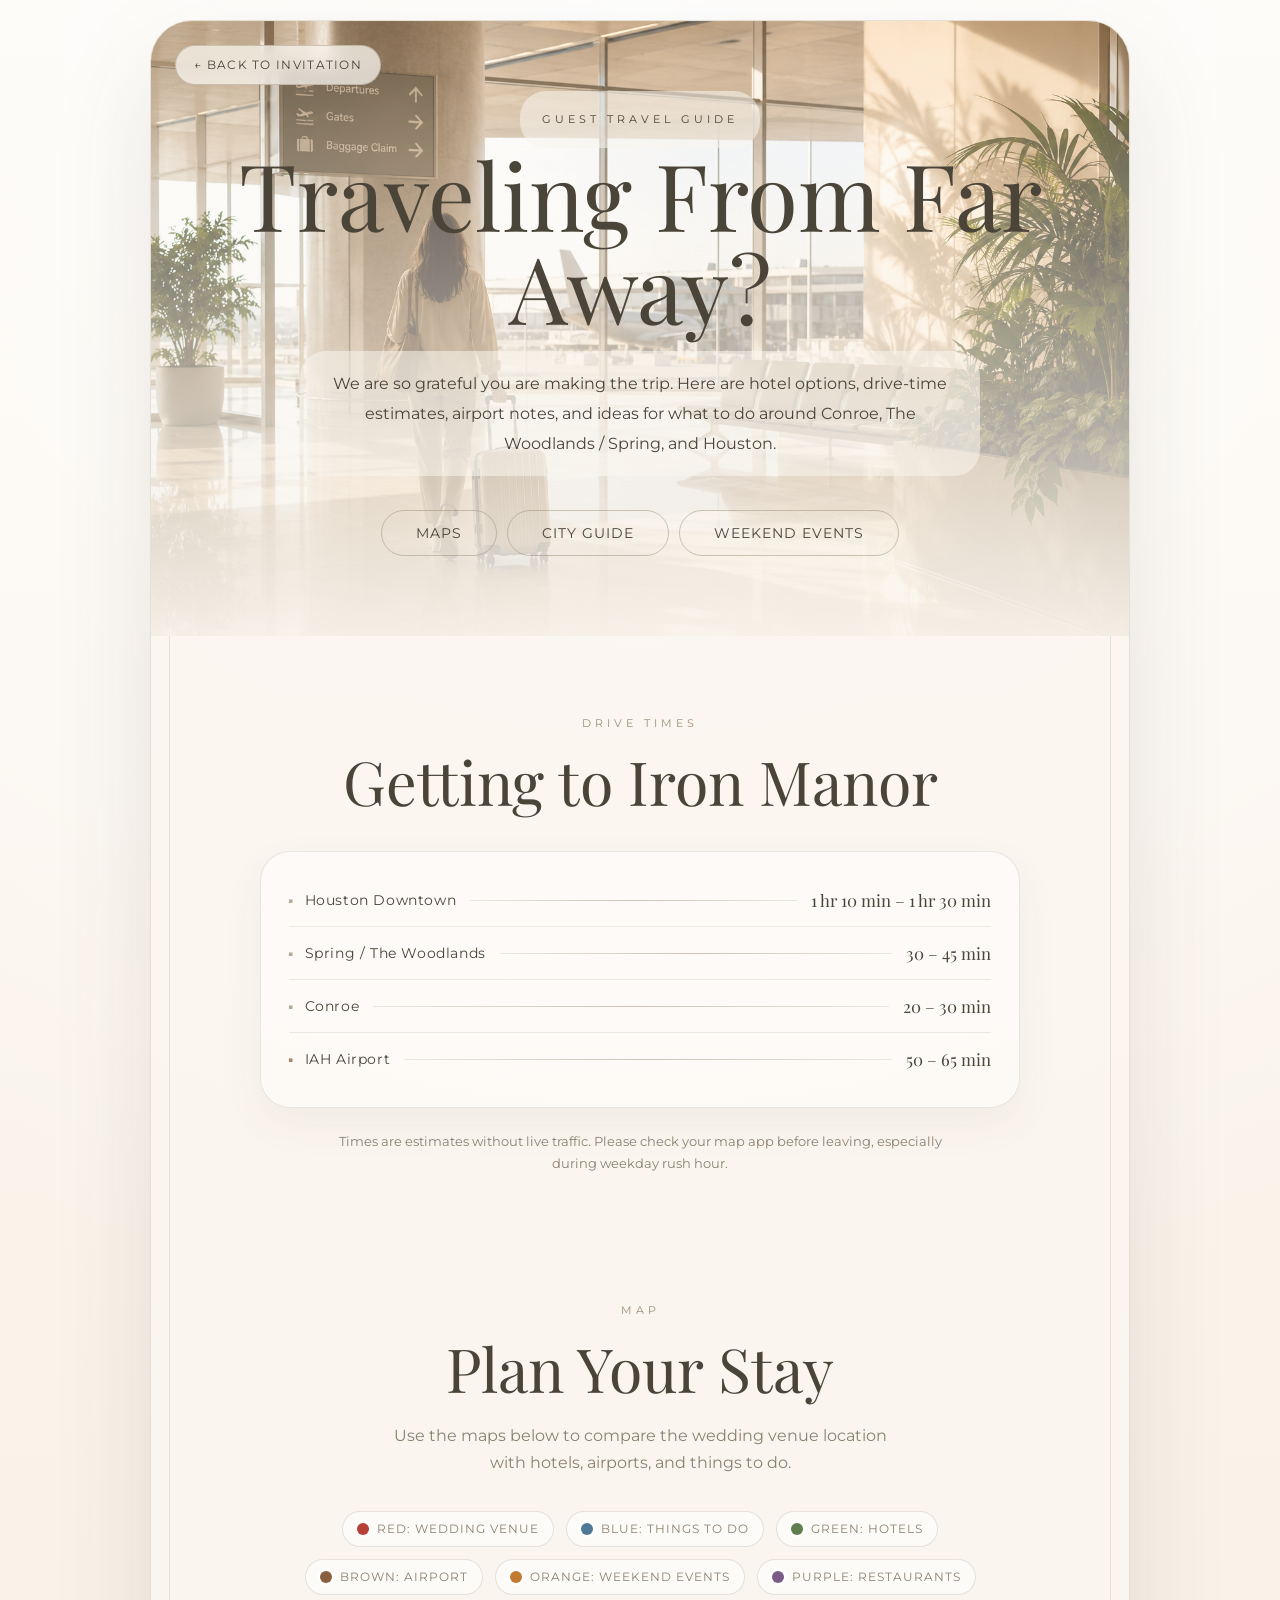
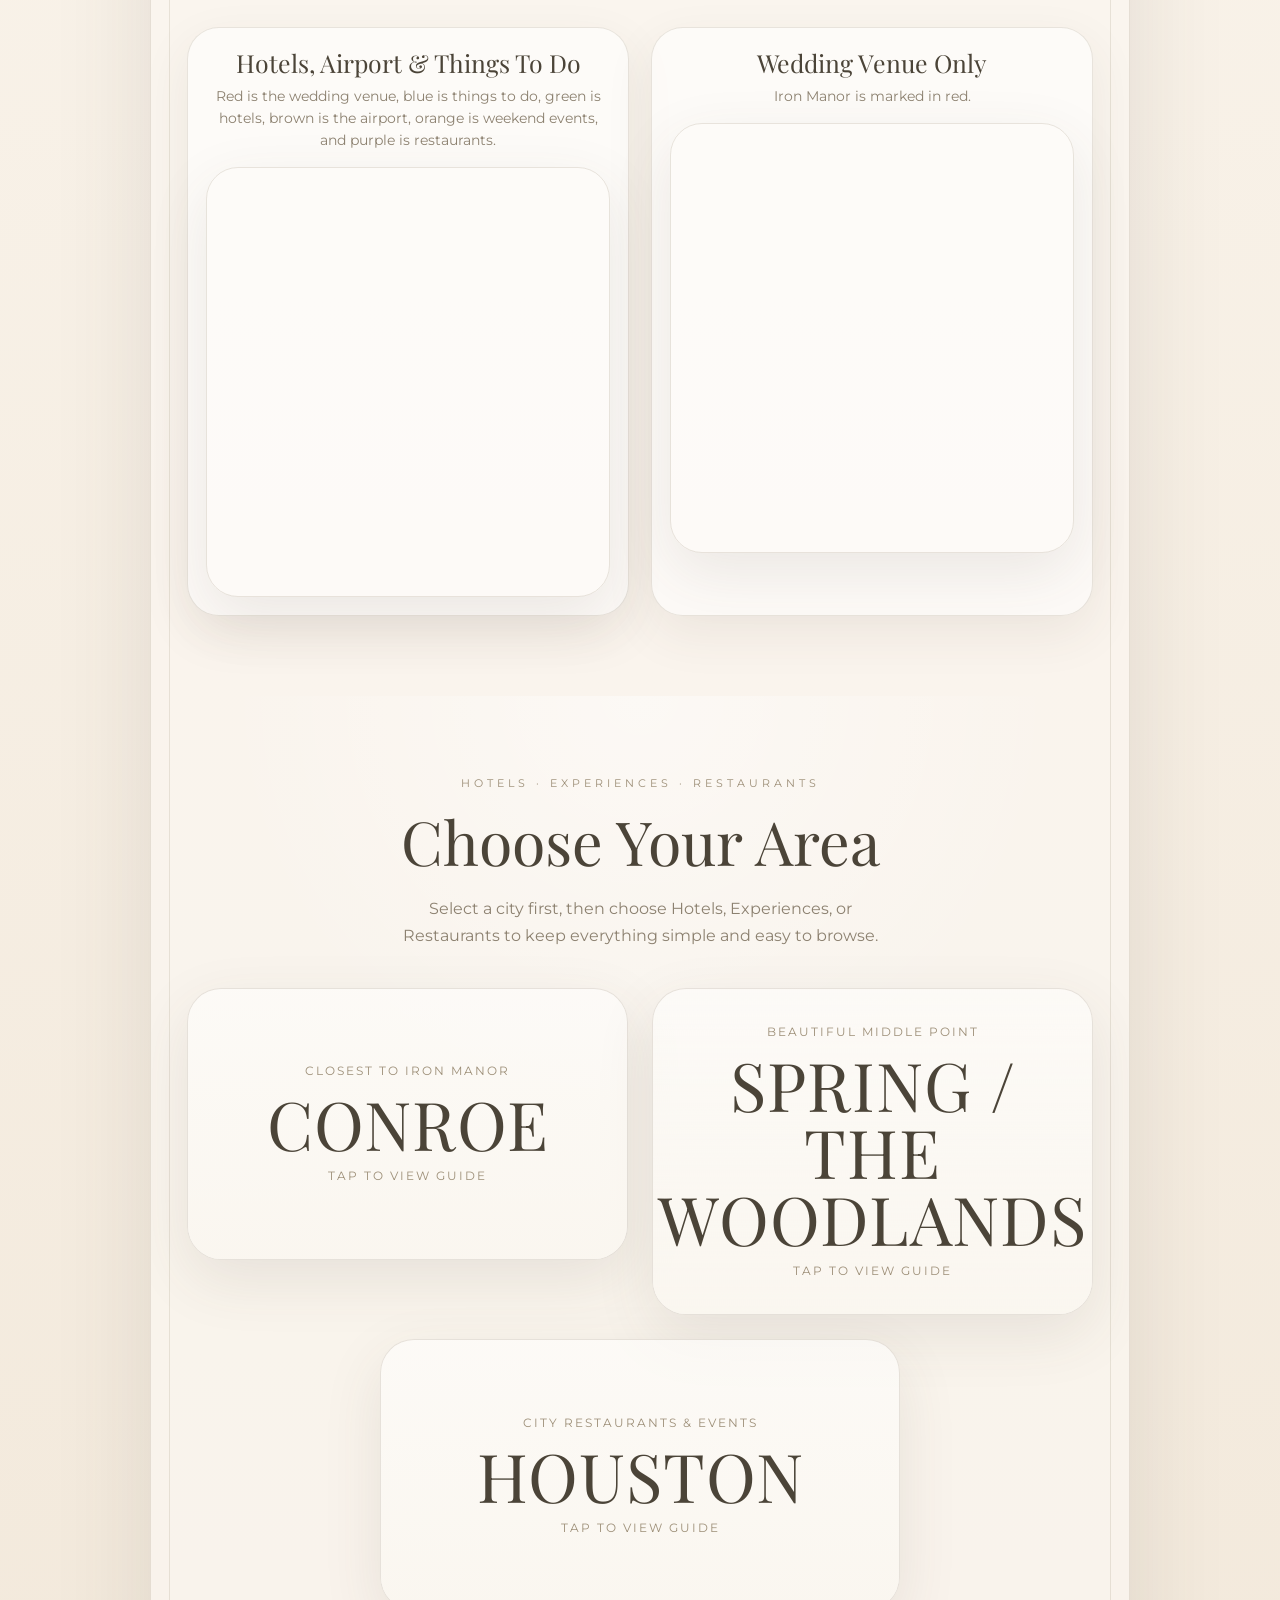
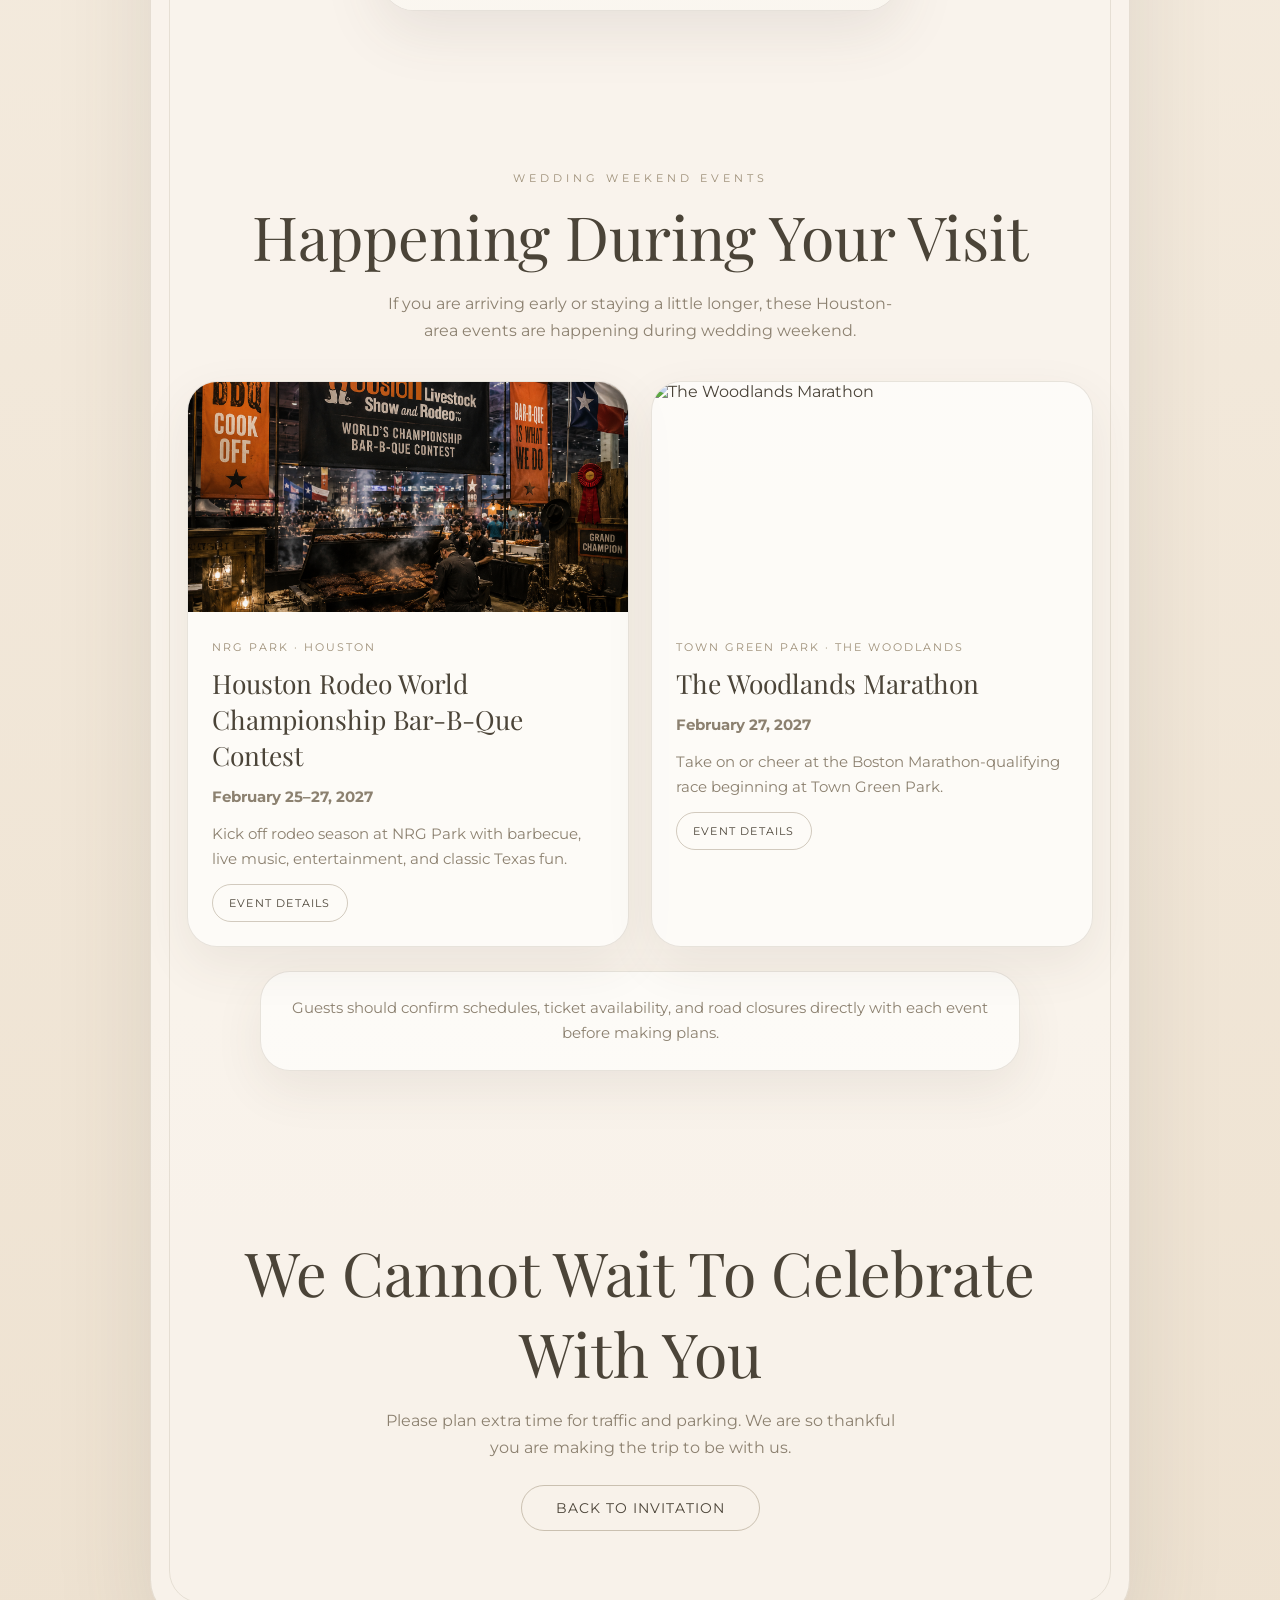
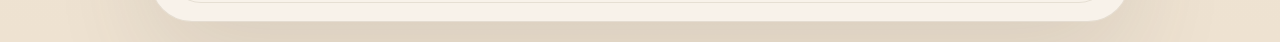
==== accommodations.html @ b7a8836e "Add files via upload" ====
<!DOCTYPE html>
<html lang="en">
<head>
  <meta charset="UTF-8" />
  <meta name="viewport" content="width=device-width, initial-scale=1.0" />
  <title>Travel Guide | Ryan & Tamarah</title>

  <link rel="stylesheet" href="style.css" />
  <link rel="stylesheet" href="accommodations.css" />

  <link href="https://fonts.googleapis.com/css2?family=Great+Vibes&family=Playfair+Display:wght@400;500;600&family=Montserrat:wght@300;400;500&display=swap" rel="stylesheet">

  <!-- Leaflet map -->
  <link rel="stylesheet" href="https://unpkg.com/leaflet@1.9.4/dist/leaflet.css">
</head>

<body class="travel-body">
  <main class="travel-background">
    <div class="travel-card">

      <section class="travel-hero">
        <a href="index.html" id="backToInvitation" class="back-button">← Back to Invitation</a>

        <p class="section-label">Guest Travel Guide</p>
        <h1>Traveling From Far Away?</h1>

        <p>
          We are so grateful you are making the trip. Here are hotel options, drive-time estimates,
          airport notes, and ideas for what to do around Conroe, The Woodlands / Spring, and Houston.
        </p>

        <div class="hero-actions">
          <a class="invitation-button" href="#map-section">Maps</a>
          <a class="invitation-button" href="#city-guide">City Guide</a>
          <a class="invitation-button" href="#events">Weekend Events</a>
        </div>
      </section>

      <section class="travel-section quick-notes drive-times-section">
        <p class="section-label">Drive Times</p>
        <h2>Getting to Iron Manor</h2>

        <div class="drive-time-list" aria-label="Estimated drive times to Iron Manor">
          <div class="drive-row">
            <div class="drive-place">
              <span class="drive-icon">◆</span>
              <span>Houston Downtown</span>
            </div>
            <div class="drive-line"></div>
            <strong>1 hr 10 min – 1 hr 30 min</strong>
          </div>

          <div class="drive-row">
            <div class="drive-place">
              <span class="drive-icon">◆</span>
              <span>Spring / The Woodlands</span>
            </div>
            <div class="drive-line"></div>
            <strong>30 – 45 min</strong>
          </div>

          <div class="drive-row">
            <div class="drive-place">
              <span class="drive-icon">◆</span>
              <span>Conroe</span>
            </div>
            <div class="drive-line"></div>
            <strong>20 – 30 min</strong>
          </div>

          <div class="drive-row">
            <div class="drive-place">
              <span class="drive-icon airport-icon">◆</span>
              <span>IAH Airport</span>
            </div>
            <div class="drive-line"></div>
            <strong>50 – 65 min</strong>
          </div>
        </div>

        <p class="small-note drive-note">
          Times are estimates without live traffic. Please check your map app before leaving, especially during weekday rush hour.
        </p>
      </section>

      <section id="map-section" class="travel-section map-section-first">
        <p class="section-label">Map</p>
        <h2>Plan Your Stay</h2>

        <p class="soft-copy travel-copy">
          Use the maps below to compare the wedding venue location with hotels, airports, and things to do.
        </p>

        <div class="map-legend" aria-label="Map legend">
          <span><i class="legend-dot wedding-dot"></i> Red: Wedding Venue</span>
          <span><i class="legend-dot activity-dot"></i> Blue: Things To Do</span>
          <span><i class="legend-dot hotel-dot"></i> Green: Hotels</span>
          <span><i class="legend-dot airport-dot"></i> Brown: Airport</span>
          <span><i class="legend-dot event-dot"></i> Orange: Weekend Events</span>
          <span><i class="legend-dot restaurant-dot"></i> Purple: Restaurants</span>
        </div>

        <div class="map-pair">
        
          <div class="map-box">
            <h3>Hotels, Airport & Things To Do</h3>
            <p>Red is the wedding venue, blue is things to do, green is hotels, brown is the airport, orange is weekend events, and purple is restaurants.</p>
            <div id="travelMap" class="travel-map small-map"></div>
          </div>
          
          <div class="map-box">
            <h3>Wedding Venue Only</h3>
            <p>Iron Manor is marked in red.</p>
            <div id="ironOnlyMap" class="travel-map small-map"></div>
          </div>
        </div>
      </section>

      <section id="city-guide" class="travel-section city-guide-section">
        <p class="section-label">Hotels · Experiences · Restaurants</p>
        <h2>Choose Your Area</h2>

        <p class="soft-copy travel-copy">
          Select a city first, then choose Hotels, Experiences, or Restaurants to keep everything simple and easy to browse.
        </p>

        <div id="cityExplorer" class="city-explorer"></div>
      </section>

      <section id="events" class="travel-section events-section">
        <p class="section-label">Wedding Weekend Events</p>
        <h2>Happening During Your Visit</h2>

        <p class="soft-copy travel-copy">
          If you are arriving early or staying a little longer, these Houston-area events are happening during wedding weekend.
        </p>

        <div class="special-events">
          <article class="event-card">
            <img src="bbq.png" alt="Houston Rodeo Bar-B-Que Contest">
            <div class="event-content">
              <span class="place-type">NRG Park · Houston</span>
              <h3>Houston Rodeo World Championship Bar-B-Que Contest</h3>
              <p><strong>February 25–27, 2027</strong></p>
              <p>Kick off rodeo season at NRG Park with barbecue, live music, entertainment, and classic Texas fun.</p>
              <a class="mini-button" target="_blank" href="https://www.rodeohouston.com/worlds-championship-bar-b-que/">Event Details</a>
            </div>
          </article>

          <article class="event-card">
            <img src="https://images.unsplash.com/photo-1530549387789-4c1017266635?auto=format&fit=crop&w=1200&q=80" alt="The Woodlands Marathon">
            <div class="event-content">
              <span class="place-type">Town Green Park · The Woodlands</span>
              <h3>The Woodlands Marathon</h3>
              <p><strong>February 27, 2027</strong></p>
              <p>Take on or cheer at the Boston Marathon-qualifying race beginning at Town Green Park.</p>
              <a class="mini-button" target="_blank" href="https://www.thewoodlandsmarathon.com/">Event Details</a>
            </div>
          </article>
        </div>

        <div class="event-note">
          <p>
            Guests should confirm schedules, ticket availability, and road closures directly with each event before making plans.
          </p>
        </div>
      </section>

      <section class="travel-section closing-travel">
        <h2>We Cannot Wait To Celebrate With You</h2>
        <p class="soft-copy">
          Please plan extra time for traffic and parking. We are so thankful you are making the trip to be with us.
        </p>

        <a href="index.html" id="bottomBackToInvitation" class="invitation-button">Back to Invitation</a>
      </section>

    </div>
  </main>

  <script src="https://unpkg.com/leaflet@1.9.4/dist/leaflet.js"></script>
  <script src="accommodations.js"></script>
</body>
</html>
---- style.css ----
:root {
  --white: #ffffff;
  --cream: #faf6ef;
  --beige: #efe3d1;
  --sand: #d8c4a6;
  --taupe: #9d8f78;
  --deep: #4b4438;
  --muted: #8c8170;
}

* {
  margin: 0;
  padding: 0;
  box-sizing: border-box;
}

html {
  scroll-behavior: smooth;
}

body {
  font-family: "Montserrat", sans-serif;
  background: var(--cream);
  color: var(--deep);
}

.hidden {
  display: none !important;
}

/* ENVELOPE SCREEN */

.envelope-screen {
  min-height: 100vh;
  background:
    radial-gradient(circle at top, rgba(255,255,255,0.95), transparent 35%),
    linear-gradient(145deg, #fffaf3, #eadcc9);
  display: flex;
  justify-content: center;
  align-items: center;
  padding: 30px;
}

.envelope-wrapper {
  text-align: center;
  cursor: pointer;
  animation: floatSoft 4s ease-in-out infinite;
}

@keyframes floatSoft {
  0%, 100% {
    transform: translateY(0);
  }

  50% {
    transform: translateY(-12px);
  }
}

.closed-envelope {
  width: 320px;
  height: 215px;
  position: relative;
  margin: 0 auto 38px;
}

.envelope-back {
  position: absolute;
  inset: 0;
  background: #f8efe3;
  border: 1px solid rgba(120,100,70,0.18);
  border-radius: 14px;
  box-shadow: 0 30px 80px rgba(75,68,56,0.16);
}

.envelope-letter {
  position: absolute;
  width: 230px;
  height: 125px;
  background: white;
  top: 35px;
  left: 45px;
  border-radius: 12px;
  border: 1px solid rgba(120,100,70,0.12);
  display: flex;
  justify-content: center;
  align-items: center;
  z-index: 2;
  transition: transform 0.7s ease;
}

.envelope-letter p {
  font-family: "Great Vibes", cursive;
  font-size: 2.2rem;
  color: var(--deep);
}

.envelope-left {
  position: absolute;
  bottom: 0;
  left: 0;
  border-top: 108px solid transparent;
  border-bottom: 108px solid transparent;
  border-left: 160px solid #efe0ca;
  z-index: 4;
  border-radius: 0 0 0 14px;
}

.envelope-right {
  position: absolute;
  bottom: 0;
  right: 0;
  border-top: 108px solid transparent;
  border-bottom: 108px solid transparent;
  border-right: 160px solid #ead7bd;
  z-index: 4;
  border-radius: 0 0 14px 0;
}

.envelope-bottom {
  position: absolute;
  bottom: 0;
  left: 0;
  border-left: 160px solid transparent;
  border-right: 160px solid transparent;
  border-bottom: 120px solid #e6d2b7;
  z-index: 5;
  border-radius: 0 0 14px 14px;
}

.envelope-flap {
  position: absolute;
  top: 0;
  left: 0;
  border-left: 160px solid transparent;
  border-right: 160px solid transparent;
  border-top: 118px solid #f5eadb;
  z-index: 6;
  transform-origin: top;
}

.for-text {
  text-transform: uppercase;
  letter-spacing: 4px;
  font-size: 0.75rem;
  color: var(--muted);
  margin-bottom: 10px;
}

#guestPreview {
  font-family: "Playfair Display", serif;
  font-weight: 400;
  font-size: 2rem;
}

/* INVITATION BACKGROUND */

.invitation-background {
  min-height: 100vh;
  background:
    radial-gradient(circle at 50% 0%, rgba(255,255,255,0.95), transparent 28%),
    linear-gradient(180deg, #fdf9f3, #eee2d1);
  padding: 20px 12px;
}

/* TINY TOP MENU */

.mini-nav {
  position: sticky;
  top: 0;
  z-index: 50;
  width: 100%;
  max-width: 760px;
  margin: 0 auto 10px;
  padding: 10px 12px;
  display: flex;
  justify-content: center;
  gap: 14px;
  flex-wrap: wrap;
  background: rgba(255, 250, 243, 0.82);
  backdrop-filter: blur(10px);
  border: 1px solid rgba(157,143,120,0.18);
  border-radius: 999px;
}

.mini-nav a {
  font-size: 0.63rem;
  letter-spacing: 1.6px;
  text-transform: uppercase;
  text-decoration: none;
  color: var(--taupe);
  font-family: "Montserrat", sans-serif;
}

.mini-nav a:hover {
  color: var(--deep);
}

/* MAIN CARD */

.invitation-card {
  max-width: 760px;
  margin: 0 auto;
  background: rgba(255,255,255,0.76);
  border: 1px solid rgba(157,143,120,0.22);
  border-radius: 42px;
  box-shadow: 0 40px 100px rgba(75,68,56,0.12);
  overflow: hidden;
  position: relative;
}

.invitation-card::before {
  content: "";
  position: absolute;
  inset: 18px;
  border: 1px solid rgba(157,143,120,0.22);
  border-radius: 32px;
  pointer-events: none;
}

.intro {
  min-height: auto;
  padding: 95px 30px 28px;
  text-align: center;
  display: flex;
  flex-direction: column;
  justify-content: center;
}

.top-text,
.invite-text {
  font-size: 0.85rem;
  letter-spacing: 2px;
  text-transform: uppercase;
  color: var(--muted);
  margin-bottom: 16px;
}

.intro h1 {
  font-family: "Cormorant Garamond", "Playfair Display", serif;
  font-weight: 300;
  font-style: italic;
  font-size: clamp(2.2rem, 5vw, 3.2rem);
  line-height: 1.2;
  letter-spacing: 1px;
  color: var(--deep);
}

.and {
  font-family: "Playfair Display", serif;
  font-size: 1.4rem;
  color: var(--taupe);
  margin: 10px 0;
}

.guest-name-box {
  width: min(460px, 100%);
  margin: 28px auto 8px;
  padding: 22px;
  border-radius: 28px;
  background: rgba(250,246,239,0.9);
  border: 1px solid rgba(157,143,120,0.2);
}

.guest-name-box p {
  font-family: "Great Vibes", cursive;
  font-size: 2rem;
  color: var(--taupe);
}

.guest-name-box h2 {
  font-family: "Playfair Display", serif;
  font-weight: 400;
  font-size: 2rem;
  margin: 5px 0 10px;
}

.guest-name-box span {
  color: var(--muted);
  font-size: 0.9rem;
}

.date {
  font-family: "Playfair Display", serif;
  font-size: 1.4rem;
  color: var(--deep);
  margin-top: 10px;
}

/* SECTIONS */

.divider-section {
  padding: 10px;
  display: flex;
  align-items: center;
  gap: 5px;
  text-align: center;
}

.divider-section span {
  height: 1px;
  flex: 1;
  background: rgba(157,143,120,0.35);
}

.divider-section p {
  font-family: "Playfair Display", serif;
  color: var(--muted);
  font-style: italic;
}

.invitation-section {
  padding: 95px 35px;
  text-align: center;
  position: relative;
  scroll-margin-top: 90px;
}

.section-label {
  text-transform: uppercase;
  letter-spacing: 4px;
  font-size: 0.7rem;
  color: var(--taupe);
  margin-bottom: 10px;
}

.invitation-section h2 {
  font-family: "Playfair Display", serif;
  font-weight: 400;
  font-size: clamp(2.1rem, 6vw, 3.6rem);
  margin-bottom: 10px;
}

.soft-copy {
  max-width: 520px;
  margin: 0 auto;
  color: var(--muted);
  line-height: 1.7;
}

/* COLOR PALETTE */

.palette {
  display: flex;
  justify-content: center;
  gap: 13px;
  margin-top: 22px;
  flex-wrap: wrap;
}

.palette div {
  width: 58px;
  height: 58px;
  border-radius: 50%;
  border: 1px solid rgba(75,68,56,0.1);
 /* box-shadow: 0 15px 35px rgba(75,68,56,0.08);*/
}

.palette-lines {
  margin-top: 22px;
  display: flex;
  flex-direction: column;
  gap: 12px;
  align-items: center;
}

.palette-row {
  display: flex;
  justify-content: center;
  gap: 12px;
  flex-wrap: nowrap;
}

.palette-row span {
  display: block;
  width: 52px;
  height: 52px;
  border-radius: 8px;
  border: 1px solid rgba(75,68,56,0.15);
  /*box-shadow: 0 12px 28px rgba(75,68,56,0.12);*/
  transition: 0.3s ease;
}

.palette-row span:hover {
  transform: scale(1.08);
}

/* SCHEDULE */

.schedule {
  max-width: 480px;
  margin: 18px auto 0;
}

.schedule div {
  display: flex;
  justify-content: space-between;
  gap: 20px;
  padding: 16px 0;
  border-bottom: 1px solid rgba(157,143,120,0.25);
}

.schedule strong {
  font-family: "Playfair Display", serif;
  font-weight: 400;
  color: var(--deep);
}

.schedule span {
  color: var(--muted);
}

/* BUTTONS */

.invitation-button,
button {
  display: inline-block;
  margin-top: 24px;
  padding: 14px 34px;
  border-radius: 999px;
  border: 1px solid rgba(157,143,120,0.5);
  background: transparent;
  color: var(--deep);
  text-decoration: none;
  font-family: "Montserrat", sans-serif;
  font-size: 0.85rem;
  letter-spacing: 1px;
  text-transform: uppercase;
  cursor: pointer;
  transition: 0.3s ease;
}

.invitation-button:hover,
button:hover {
  background: var(--deep);
  color: white;
}

/* RSVP */

form {
  max-width: 520px;
  margin: 24px auto 0;
  text-align: left;
}

label {
  display: block;
  margin: 16px 0 8px;
  font-size: 0.8rem;
  text-transform: uppercase;
  letter-spacing: 1.5px;
  color: var(--taupe);
}

input,
select {
  width: 100%;
  padding: 15px 16px;
  border-radius: 18px;
  border: 1px solid rgba(157,143,120,0.3);
  background: rgba(255,255,255,0.85);
  color: var(--deep);
  font-family: "Montserrat", sans-serif;
}

textarea {
  width: 100%;
  min-height: 120px;
  padding: 15px 16px;
  border-radius: 18px;
  border: 1px solid rgba(157,143,120,0.3);
  background: rgba(255,255,255,0.85);
  color: var(--deep);
  font-family: "Montserrat", sans-serif;
  resize: vertical;
}

button {
  width: 100%;
}

.extra-guest-title {
  margin-top: 20px;
  color: var(--muted);
  font-size: 0.9rem;
  line-height: 1.6;
}

/* SCROLL MAGIC */

.reveal {
  opacity: 0;
  transform: translateY(55px);
  transition: all 1s ease;
}

.reveal.active {
  opacity: 1;
  transform: translateY(0);
}

/* REGISTRY CUBES */

.registry-cubes {
  display: grid;
  grid-template-columns: repeat(3, 1fr);
  gap: 18px;
  margin-top: 28px;
}

.registry-cube {
  min-height: 160px;
  padding: 26px 18px;
  border-radius: 26px;
  background: rgba(255,255,255,0.65);
  border: 1px solid rgba(157,143,120,0.22);
  box-shadow: 0 20px 50px rgba(75,68,56,0.08);
  display: flex;
  flex-direction: column;
  justify-content: center;
}

.registry-cube h3 {
  font-family: "Playfair Display", serif;
  font-size: 1.6rem;
  font-weight: 400;
  color: var(--deep);
  margin-bottom: 12px;
}

.registry-cube p {
  color: var(--muted);
  font-size: 0.9rem;
  line-height: 1.6;
}

/* PHOTO BAND - MOVING CAROUSEL */

.photo-band {
  width: 100%;
  overflow: hidden;
  margin-top: 18px;
  padding: 0;
}

.photo-track {
  display: flex;
  gap: 0;
  width: max-content;
  animation: photoScroll 35s linear infinite;
}

.photo-track img {
  width: 150px;
  height: 210px;
  object-fit: cover;
  border-radius: 0;
  flex-shrink: 0;
  box-shadow: 0 14px 35px rgba(75, 68, 56, 0.16);
}

@keyframes photoScroll {
  from {
    transform: translateX(0);
  }

  to {
    transform: translateX(-50%);
  }
}

.photo-band:hover .photo-track {
  animation-play-state: paused;
}

/* DRESS CODE IMAGE SIZE */

.dresscode-img {
  width: 50%;
  max-width: 350px;
  height: auto;
  display: block;
}

/* FABRIC EFFECT */

.sage-fabric {
  background:
    linear-gradient(
      90deg,
      #e2e0d2 0%,
      #c3c0ab 25%,
      #aaa88f 50%,
      #c3c0ab 75%,
      #e2e0d2 100%
    );
  position: relative;
  overflow: hidden;
}

.sage-fabric::after {
  content: "";
  position: absolute;
  inset: 0;
  background:
    radial-gradient(circle at 30% 20%, rgba(255,255,255,0.2), transparent 40%),
    radial-gradient(circle at 70% 80%, rgba(0,0,0,0.1), transparent 50%);
  mix-blend-mode: soft-light;
}

/* MOBILE */

@media (max-width: 600px) {
  .closed-envelope {
    width: 260px;
    height: 175px;
  }

  .envelope-left {
    border-top: 88px solid transparent;
    border-bottom: 88px solid transparent;
    border-left: 130px solid #efe0ca;
  }

  .envelope-right {
    border-top: 88px solid transparent;
    border-bottom: 88px solid transparent;
    border-right: 130px solid #ead7bd;
  }

  .envelope-bottom {
    border-left: 130px solid transparent;
    border-right: 130px solid transparent;
    border-bottom: 100px solid #e6d2b7;
  }

  .envelope-flap {
    border-left: 130px solid transparent;
    border-right: 130px solid transparent;
    border-top: 98px solid #f5eadb;
  }

  .envelope-letter {
    width: 190px;
    height: 105px;
    left: 35px;
  }

  .invitation-background {
    padding: 12px 8px;
  }

  .mini-nav {
    gap: 10px;
    padding: 9px 10px;
    border-radius: 20px;
    margin-bottom: 8px;
  }

  .mini-nav a {
    font-size: 0.58rem;
    letter-spacing: 1.1px;
  }

  .invitation-card {
    border-radius: 30px;
  }

  .intro {
    padding: 70px 22px 22px;
  }

  .guest-name-box {
    margin: 24px auto 4px;
    padding: 20px;
  }

  .invitation-section {
    padding: 36px 22px;
    scroll-margin-top: 92px;
  }

  .divider-section {
    flex-direction: column;
  }

  .schedule div {
    flex-direction: column;
    text-align: center;
    gap: 6px;
  }

  .registry-cubes {
    grid-template-columns: 1fr;
    gap: 18px;
    margin-top: 24px;
  }

  .registry-cube {
    width: 100%;
    min-height: 150px;
  }

  .photo-track {
    gap: 0;
    animation-duration: 45s;
  }

  .photo-track img {
    width: 300px;
    height: 350px;
    border-radius: 9px;
  }
}

  .palette-row span {
  width: 72px !important;
  height: 72px !important;
  display: block !important;
  position: relative !important;
  overflow: hidden !important;
  border: none !important;
  outline: none !important;
  border-radius: 18px !important;
  box-shadow: 0 10px 22px rgba(75,68,56,0.10) !important;
}

.palette-row span::before {
  content: "";
  position: absolute;
  inset: 0;
  background:
    radial-gradient(ellipse at 25% 20%, rgba(255,255,255,0.55), transparent 42%),
    radial-gradient(ellipse at 80% 75%, rgba(0,0,0,0.10), transparent 48%);
  mix-blend-mode: soft-light;
  pointer-events: none;
  z-index: 2;
}

.palette-row span::after {
  content: "";
  position: absolute;
  width: 180%;
  height: 180%;
  left: -40%;
  top: -40%;
  background: radial-gradient(ellipse at center, rgba(255,255,255,0.45), rgba(255,255,255,0.18) 28%, transparent 65%);
  mix-blend-mode: overlay;
  opacity: 0.9;
  animation: softWaveMove 7s ease-in-out infinite alternate;
  z-index: 3;
}

@keyframes softWaveMove {
  0% { transform: translate(-8%, -6%) rotate(0deg) scale(1); }
  50% { transform: translate(6%, 4%) rotate(12deg) scale(1.08); }
  100% { transform: translate(-4%, 8%) rotate(-10deg) scale(1.02); }
}

  .palette-row span {
  -webkit-transform: translateZ(0);
  transform: translateZ(0);
  isolation: isolate;
  background-clip: padding-box;
}

.palette-row span::before,
.palette-row span::after {
  -webkit-transform: translateZ(0);
  transform: translateZ(0);
  -webkit-backface-visibility: hidden;
  backface-visibility: hidden;
}

/* SAME PALETTE CUBES ON ALL DEVICES */
.palette-lines {
  display: flex;
  flex-direction: column;
  gap: 22px;
  margin-top: 35px;
  align-items: center;
}

.palette-row {
  display: flex;
  justify-content: center;
  gap: 28px;
  flex-wrap: nowrap;
}

.palette-row span {
  width: clamp(72px, 11vw, 116px) !important;
  height: clamp(72px, 11vw, 116px) !important;
  display: block !important;
  position: relative !important;
  overflow: hidden !important;
  border: none !important;
  outline: none !important;
  border-radius: 28px !important;
  box-shadow: none !important;
  transform: none !important;
  isolation: isolate;
}

.palette-row span::before {
  content: "";
  position: absolute;
  inset: 0;
  background:
    radial-gradient(ellipse at 25% 20%, rgba(255,255,255,0.58), transparent 42%),
    radial-gradient(ellipse at 80% 75%, rgba(0,0,0,0.10), transparent 48%),
    linear-gradient(135deg, rgba(255,255,255,0.45), transparent 55%);
  mix-blend-mode: soft-light;
  pointer-events: none;
}

.palette-row span::after {
  content: "";
  position: absolute;
  width: 180%;
  height: 180%;
  left: -40%;
  top: -40%;
  background: radial-gradient(
    ellipse at center,
    rgba(255,255,255,0.42),
    rgba(255,255,255,0.16) 28%,
    transparent 65%
  );
  mix-blend-mode: overlay;
  opacity: 0.85;
  animation: softWaveMove 7s ease-in-out infinite alternate;
  pointer-events: none;
}

@keyframes softWaveMove {
  0% { transform: translate(-8%, -6%) rotate(0deg) scale(1); }
  50% { transform: translate(6%, 4%) rotate(12deg) scale(1.08); }
  100% { transform: translate(-4%, 8%) rotate(-10deg) scale(1.02); }
}

@media (max-width: 600px) {
  .palette-row {
    gap: 14px;
  }

  .palette-row span {
    width: 72px !important;
    height: 72px !important;
    border-radius: 18px !important;
  }
}

/* COUNTDOWN - HORIZONTAL STYLE */

.countdown-section {
  background: transparent !important;
}

.countdown-line {
  width: 100% !important;
  max-width: 760px !important;
  margin: 60px auto 0 !important;

  display: grid !important;
  grid-template-columns: repeat(4, 1fr) !important;
  column-gap: 10px !important;
  align-items: start !important;
  justify-items: center !important;
}

.countdown-item {
  text-align: center !important;
  min-width: 0 !important;
}

.countdown-item span {
  display: block !important;
  font-family: "Playfair Display", serif !important;
  font-size: clamp(3.8rem, 8vw, 6.5rem) !important;
  font-weight: 400 !important;
  color: var(--deep) !important;
  line-height: 0.9 !important;
}

.countdown-item p {
  margin-top: 16px !important;
  font-family: "Montserrat", sans-serif !important;
  font-size: clamp(0.7rem, 1.5vw, 1rem) !important;
  letter-spacing: 5px !important;
  text-transform: uppercase !important;
  color: var(--taupe) !important;
}

@media (max-width: 600px) {
  .countdown-line {
    column-gap: 12px !important;
    margin-top: 35px !important;
  }

  .countdown-item span {
    font-size: 2.4rem !important;
  }

  .countdown-item p {
    font-size: 0.6rem !important;
    letter-spacing: 2px !important;
  }
}

/* REMOVE ALL GRAY CORNERS / SHADOWS */

.palette-row span {
  border: none !important;
  box-shadow: none !important;
  background-clip: padding-box !important;
}

.palette-row span::before,
.palette-row span::after {
  border-radius: inherit !important;
}

/* TOP WATERMARK LOGO */

.top-logo {
  width: 100%;
  display: flex;
  justify-content: center;
  margin-top: 40px;
  margin-bottom: -20px;
  pointer-events: none;
}

.top-logo img {
  width: min(92%, 1400px);
  height: auto;

  opacity: 0.08; /* 80% transparent */

  display: block;

  filter:
    contrast(0.95)
    brightness(1.02);

  user-select: none;
}

.zelle-qr {
  width: 150px;
  padding: 10px;
  background: rgba(255,255,255,0.7);
  border-radius: 24px;

  display: block;
  margin: 0 auto 20px;

  box-shadow: 0 10px 30px rgba(75,68,56,0.08);
}


/* PALETTE CUBES - RESPONSIVE */
.palette-row {
  display: flex;
  justify-content: center;
  gap: clamp(6px, 2vw, 28px);
  flex-wrap: nowrap;
}

.palette-row span {
  width: clamp(42px, 18vw, 96px) !important;
  height: clamp(42px, 18vw, 96px) !important;
  border-radius: clamp(10px, 4vw, 28px) !important;
}

/* REGISTRY CUBES - RESPONSIVE */
.registry-cubes {
  grid-template-columns: repeat(3, 1fr);
  gap: clamp(8px, 2vw, 18px);
}

.registry-cube {
  min-height: auto;
  padding: clamp(14px, 4vw, 26px) clamp(10px, 3vw, 18px);
}

.registry-cube h3 {
  font-size: clamp(1.1rem, 4vw, 1.6rem);
}

.registry-cube p {
  font-size: clamp(0.72rem, 3vw, 0.9rem);
}

/* QR CODE RESPONSIVE */
.zelle-qr {
  width: clamp(80px, 28vw, 150px);
}

/* SMALL PHONES */
@media (max-width: 430px) {
  .palette-row {
    gap: 7px;
  }

  .palette-row span {
    width: 54px !important;
    height: 54px !important;
    border-radius: 14px !important;
  }

  .registry-cubes {
    grid-template-columns: 1fr;
  }

  .registry-cube {
    width: 100%;
  }
}

/* REGISTRY TOGGLE */

.registry-toggle {
  margin-top: 30px;
}

/* SMOOTHER APPEAR */

#registryContent {
  margin-top: 35px;
  transition: all 0.5s ease;
}
/* TOP HERO */

.top-hero {
  position: relative;
  height: clamp(500px, 82vh, 820px);
  overflow: hidden;

  margin-bottom: -120px; /* pulls invitation upward */
  z-index: 1;
}

.top-hero img {
  width: 100%;
  height: 100%;
  object-fit: cover;
  display: block;

  transform: scale(1.03);
  filter:
    brightness(0.96)
    saturate(0.92);
}

/* MASSIVE SMOOTH BEIGE FADE */

.top-hero::after {
  content: "";
  position: absolute;
  inset: 0;

  background:
    linear-gradient(
      to bottom,
      rgba(250,246,239,0.00) 0%,
      rgba(250,246,239,0.10) 35%,
      rgba(250,246,239,0.35) 55%,
      rgba(250,246,239,0.70) 72%,
      rgba(250,246,239,0.94) 88%,
      rgba(250,246,239,1) 100%
    );

  pointer-events: none;
}

/* NAMES */

.top-hero-overlay {
  position: absolute;
  inset: 0;
  z-index: 2;

  display: flex;
  flex-direction: column;
  justify-content: center;
  align-items: center;

  text-align: center;
  padding: 30px;
}

.top-hero-overlay h1 {
  font-family: "Playfair Display", serif;
  font-size: clamp(2.4rem, 6vw, 4.5rem);
  font-weight: 400;
  color: white;

  text-shadow:
    0 4px 30px rgba(0,0,0,0.28),
    0 2px 10px rgba(0,0,0,0.16);
}

.top-hero-overlay p {
  font-size: 1.8rem;
  color: rgba(255,255,255,0.92);
  margin: 12px 0;
}

/* CARD FLOATS INTO IMAGE */

.invitation-card {
  position: relative;
  z-index: 3;

  background: rgba(250,246,239,0.78);
  backdrop-filter: blur(10px);

  border: 1px solid rgba(255,255,255,0.18);

  margin-top: 0;

  box-shadow:
    0 40px 100px rgba(75,68,56,0.10);
}

/* MORE SEPARATION BETWEEN SECTIONS */

.invitation-section {
  padding-top: 80px !important;
  padding-bottom: 80px !important;
  margin: 0 28px;
}

.invitation-section:last-child {
  border-bottom: none;
}

.intro {
  padding-top: 70px !important;
  padding-bottom: 75px !important;
}

@media (max-width: 600px) {
  .top-hero {
    height: 520px;
    border-radius: 30px 30px 0 0;
  }

  .invitation-section {
    padding-top: 75px !important;
    padding-bottom: 75px !important;
    margin: 0 18px;
  }
}

.top-hero {
  margin-bottom: -180px;
}

.intro {
  position: relative;
  z-index: 4;
  padding-top: 190px !important;
}

.intro-message {
  max-width: 620px;

  margin-top: 55px; /* THIS creates separation */

  margin-left: auto;
  margin-right: auto;

  text-align: center;

  line-height: 1.9;

  font-size: 0.9rem;

  letter-spacing: 1px;

  color: var(--muted);
}


.intro-spacing {
  height: 100px;
}

.palette-note{
  margin-top: 45px;
  text-align: center;
  font-size: 0.95rem;
  line-height: 1.8;
  max-width: 700px;
  margin-left: auto;
  margin-right: auto;
  font-family: 'Montserrat', sans-serif;
}

.palette-message{
  margin-top: 55px;
}
---- accommodations.css ----
:root {
  --white: #ffffff;
  --cream: #faf6ef;
  --beige: #efe3d1;
  --sand: #d8c4a6;
  --taupe: #9d8f78;
  --deep: #4b4438;
  --muted: #8c8170;
  --sage: #6f7f55;
  --wine: #573434;
}

.travel-body {
  background: var(--cream);
}

.travel-background {
  min-height: 100vh;
  padding: 20px 12px;
  background:
    radial-gradient(circle at 50% 0%, rgba(255,255,255,0.95), transparent 28%),
    linear-gradient(180deg, #fdf9f3, #eee2d1);
}

.travel-card {
  max-width: 980px;
  margin: 0 auto;
  background: rgba(250,246,239,0.82);
  border: 1px solid rgba(157,143,120,0.22);
  border-radius: 42px;
  box-shadow: 0 40px 100px rgba(75,68,56,0.12);
  overflow: hidden;
  position: relative;
}

.travel-card::before {
  content: "";
  position: absolute;
  inset: 18px;
  border: 1px solid rgba(157,143,120,0.20);
  border-radius: 32px;
  pointer-events: none;
  z-index: 1;
}

.travel-hero,
.travel-section {
  position: relative;
  z-index: 2;
}

.travel-hero {
  min-height: 520px;
  padding: 70px 32px 80px;
  text-align: center;
  display: flex;
  flex-direction: column;
  justify-content: center;
  background:
    linear-gradient(to bottom, rgba(250,246,239,0.20), rgba(250,246,239,0.94)),
    url("airport.png");
  background-size: cover;
  background-position: center;
}

.back-button {
  position: absolute;
  top: 24px;
  left: 24px;
  color: var(--deep);
  text-decoration: none;
  border: 1px solid rgba(157,143,120,0.45);
  background: rgba(250,246,239,0.75);
  backdrop-filter: blur(8px);
  padding: 12px 18px;
  border-radius: 999px;
  font-size: 0.72rem;
  letter-spacing: 1.3px;
  text-transform: uppercase;
}

.travel-hero h1 {
  font-family: "Playfair Display", serif;
  font-weight: 400;
  font-size: clamp(3rem, 8vw, 5.8rem);
  color: var(--deep);
  margin-bottom: 18px;
  line-height: 1;
}

.travel-hero p {
  max-width: 680px;
  margin: 0 auto;
  color: var(--deep);
  line-height: 1.85;
  background: rgba(250,246,239,0.55);
  padding: 18px 22px;
  border-radius: 26px;
}

.hero-actions {
  margin-top: 10px;
  display: flex;
  gap: 10px;
  justify-content: center;
  flex-wrap: wrap;
}

.travel-section {
  padding: 80px 36px;
  text-align: center;
}

.travel-section h2 {
  font-family: "Playfair Display", serif;
  font-weight: 400;
  font-size: clamp(2.1rem, 6vw, 3.8rem);
  margin-bottom: 14px;
}

.travel-copy {
  margin-bottom: 35px;
}

.time-grid,
.travel-grid {
  display: grid;
  grid-template-columns: repeat(2, minmax(0, 1fr));
  gap: 18px;
  margin-top: 30px;
}

.time-card,
.place-card,
.event-note {
  background: rgba(255,255,255,0.62);
  border: 1px solid rgba(157,143,120,0.22);
  border-radius: 30px;
  padding: 24px;
  text-align: left;
  box-shadow: 0 18px 50px rgba(75,68,56,0.08);
}

.time-card span,
.place-type {
  color: var(--taupe);
  text-transform: uppercase;
  font-size: 0.68rem;
  letter-spacing: 2px;
}

.time-card strong {
  display: block;
  font-family: "Playfair Display", serif;
  font-size: 1.55rem;
  font-weight: 400;
  margin: 12px 0;
}

.time-card p,
.place-card p,
.event-note p {
  color: var(--muted);
  line-height: 1.7;
  font-size: 0.92rem;
}

.small-note {
  color: var(--muted);
  font-size: 0.82rem;
  margin-top: 22px;
  line-height: 1.7;
}

.place-card {
  overflow: hidden;
  padding: 0;
}

.place-card img {
  width: 100%;
  height: 205px;
  object-fit: cover;
  display: block;
  filter: saturate(0.88) brightness(0.98);
}

.place-content {
  padding: 22px;
}

.place-card h3 {
  font-family: "Playfair Display", serif;
  font-weight: 400;
  font-size: 1.55rem;
  margin: 7px 0 10px;
  color: var(--deep);
}

.card-actions {
  display: flex;
  gap: 10px;
  flex-wrap: wrap;
  margin-top: 18px;
}

.mini-button {
  display: inline-block;
  padding: 11px 16px;
  border-radius: 999px;
  border: 1px solid rgba(157,143,120,0.45);
  color: var(--deep);
  text-decoration: none;
  font-size: 0.68rem;
  text-transform: uppercase;
  letter-spacing: 1.2px;
  transition: 0.25s ease;
}

.mini-button:hover {
  background: var(--deep);
  color: white;
}

.city-block {
  margin-top: 45px;
  text-align: left;
}

.city-header {
  text-align: center;
  margin-bottom: 22px;
}

.city-header h3 {
  font-family: "Playfair Display", serif;
  font-weight: 400;
  font-size: clamp(1.8rem, 5vw, 3rem);
}

.city-header p {
  color: var(--muted);
  margin-top: 8px;
}

.event-note {
  max-width: 760px;
  margin: 24px auto 0;
  text-align: center;
}

.event-links {
  display: flex;
  justify-content: center;
  gap: 10px;
  margin-top: 20px;
  flex-wrap: wrap;
}

.map-legend {
  display: flex;
  justify-content: center;
  gap: 12px;
  flex-wrap: wrap;
  margin: 24px auto 4px;
  max-width: 780px;
}

.map-legend span {
  display: inline-flex;
  align-items: center;
  gap: 8px;
  padding: 10px 14px;
  border: 1px solid rgba(157,143,120,0.24);
  border-radius: 999px;
  background: rgba(255,255,255,0.58);
  color: var(--muted);
  font-size: 0.72rem;
  letter-spacing: 1px;
  text-transform: uppercase;
}

.legend-dot {
  width: 12px;
  height: 12px;
  border-radius: 50%;
  display: inline-block;
  box-shadow: 0 0 0 3px rgba(255,255,255,0.75);
}

.wedding-dot { background: #b64036; }
.activity-dot { background: #4f7897; }
.hotel-dot { background: #5f7f4f; }
.airport-dot { background: #8a5f3d; }

.custom-map-marker {
  background: transparent;
  border: none;
}

.custom-map-marker span {
  width: 24px;
  height: 24px;
  display: block;
  border-radius: 50% 50% 50% 0;
  transform: rotate(-45deg);
  border: 3px solid rgba(255,255,255,0.95);
  box-shadow: 0 8px 20px rgba(75,68,56,0.28);
}

.custom-map-marker span::after {
  content: "";
  width: 7px;
  height: 7px;
  border-radius: 50%;
  background: rgba(255,255,255,0.92);
  position: absolute;
  top: 6px;
  left: 6px;
}

 .travel-map {
  width: 100%;
  height: 540px;
  border-radius: 32px;
  overflow: hidden;
  border: 1px solid rgba(157,143,120,0.22);
  box-shadow: 0 20px 60px rgba(75,68,56,0.10);
  margin-top: 32px;
  z-index: 2;
}

.leaflet-popup-content {
  font-family: "Montserrat", sans-serif;
  color: var(--deep);
  line-height: 1.5;
}


.map-section-first {
  padding-top: 70px;
}

.map-pair {
  display: grid;
  grid-template-columns: repeat(2, minmax(0, 1fr));
  gap: 22px;
  margin-top: 32px;
}

.map-box {
  background: rgba(255,255,255,0.58);
  border: 1px solid rgba(157,143,120,0.22);
  border-radius: 32px;
  padding: 18px;
  box-shadow: 0 18px 50px rgba(75,68,56,0.08);
}

.map-box h3 {
  font-family: "Playfair Display", serif;
  font-weight: 400;
  font-size: 1.55rem;
  color: var(--deep);
  margin-bottom: 6px;
}

.map-box p {
  color: var(--muted);
  line-height: 1.6;
  font-size: 0.86rem;
  margin-bottom: 16px;
}

.small-map {
  height: 430px !important;
  margin-top: 0 !important;
}

.hotel-city-block {
  margin-top: 48px;
}

.hotel-city-block:first-child {
  margin-top: 30px;
}

.hotel-city-title {
  text-align: center;
  margin-bottom: 18px;
}

.hotel-city-title h3 {
  font-family: "Playfair Display", serif;
  font-weight: 400;
  font-size: clamp(1.8rem, 5vw, 3rem);
  color: var(--deep);
}

.hotel-city-title p {
  color: var(--muted);
  margin-top: 8px;
}

.closing-travel {
  padding-bottom: 90px;
}

@media (max-width: 900px) {
  .map-pair {
    grid-template-columns: 1fr;
  }
}

@media (max-width: 760px) {
  .travel-background {
    padding: 12px 8px;
  }

  .travel-card {
    border-radius: 30px;
  }

  .travel-hero {
    min-height: 560px;
    padding: 92px 22px 60px;
  }

  .back-button {
    left: 18px;
    top: 18px;
    font-size: 0.65rem;
  }

  .travel-section {
    padding: 64px 20px;
  }

  .time-grid,
  .travel-grid {
    grid-template-columns: 1fr;
  }

   .travel-map {
    height: 470px;
    border-radius: 24px;
  }

  .place-card img {
    height: 190px;
  }
}

/* SPECIAL EVENTS */
.special-events {
  display: grid;
  grid-template-columns: repeat(2, minmax(0, 1fr));
  gap: 22px;
  margin-top: 36px;
}

.event-card {
  background: rgba(255,255,255,0.62);
  border: 1px solid rgba(157,143,120,0.22);
  border-radius: 30px;
  overflow: hidden;
  text-align: left;
  box-shadow: 0 18px 50px rgba(75,68,56,0.08);
}

.event-card img {
  width: 100%;
  height: 230px;
  object-fit: cover;
  display: block;
  filter: saturate(0.88) brightness(0.98);
}

.event-content {
  padding: 24px;
}

.event-content h3 {
  font-family: "Playfair Display", serif;
  font-weight: 400;
  font-size: 1.65rem;
  color: var(--deep);
  margin: 10px 0 12px;
}

.event-content p {
  color: var(--muted);
  line-height: 1.7;
  font-size: 0.92rem;
  margin-bottom: 12px;
}

.event-dot { background: #c27a32; }

@media (max-width: 760px) {
  .special-events {
    grid-template-columns: 1fr;
  }

  .event-card img {
    height: 205px;
  }
}


/* FOODIES SECTION */
.foodies-section {
  background:
    radial-gradient(circle at top, rgba(255,255,255,0.42), transparent 38%);
}

.foodie-intro-note {
  max-width: 700px;
  margin: 0 auto 24px;
}

.restaurant-dot { background: #7b5a88; }

.food-card .place-type {
  color: #7b5a88;
}

.food-city-pill {
  display: inline-block;
  margin-bottom: 10px;
  padding: 7px 12px;
  border-radius: 999px;
  background: rgba(123,90,136,0.10);
  color: #7b5a88;
  font-size: 0.66rem;
  letter-spacing: 1.4px;
  text-transform: uppercase;
}

.food-card img {
  height: 215px;
}


/* CLEAN CITY GUIDE - CLICK TO REVEAL */
.city-guide-section {
  background:
    radial-gradient(circle at top, rgba(255,255,255,0.45), transparent 38%);
}

.city-explorer {
  display: grid;
  grid-template-columns: repeat(2, minmax(0, 1fr));
  gap: 24px;
  margin-top: 38px;
  align-items: start;
}

.city-choice {
  border-radius: 34px;
  overflow: hidden;
  border: 1px solid rgba(157,143,120,0.24);
  background: rgba(255,255,255,0.62);
  box-shadow: 0 20px 60px rgba(75,68,56,0.10);
}

.houston-choice {
  grid-column: 1 / -1;
  width: min(520px, 100%);
  justify-self: center;
}

.city-cover {
  position: relative;
  min-height: 270px;
  width: 100%;
  margin: 0;
  border: 0;
  border-radius: 0;
  padding: 36px 22px;
  background:
    linear-gradient(to bottom, rgba(250,246,239,0.18), rgba(250,246,239,0.92)),
    var(--city-bg);
  background-size: cover;
  background-position: center;
  color: var(--deep);
  display: flex;
  flex-direction: column;
  justify-content: center;
  align-items: center;
}

.city-cover:hover {
  background:
    linear-gradient(to bottom, rgba(250,246,239,0.10), rgba(250,246,239,0.86)),
    var(--city-bg);
  background-size: cover;
  background-position: center;
  color: var(--deep);
}

.city-cover span,
.city-cover small {
  text-transform: uppercase;
  letter-spacing: 2px;
  font-size: 0.72rem;
  color: var(--taupe);
}

.city-cover h3 {
  font-family: "Playfair Display", serif;
  font-size: clamp(2.4rem, 6vw, 4.2rem);
  font-weight: 400;
  margin: 12px 0;
  line-height: 1;
}

.city-panel {
  padding: 20px;
  background: rgba(250,246,239,0.88);
}

.guide-tabs {
  display: flex;
  justify-content: center;
  gap: 8px;
  flex-wrap: wrap;
  margin-bottom: 18px;
}

.guide-tab {
  width: auto;
  margin: 0;
  padding: 11px 16px;
  font-size: 0.68rem;
  background: rgba(255,255,255,0.68);
}

.guide-tab.active,
.guide-tab:hover {
  background: var(--deep);
  color: white;
}

.guide-content {
  display: none;
  grid-template-columns: 1fr;
  gap: 12px;
}

.guide-content.active {
  display: grid;
}

.compact-place-row {
  display: grid;
  grid-template-columns: 86px 1fr;
  gap: 14px;
  align-items: center;
  padding: 12px;
  border-radius: 22px;
  background: rgba(255,255,255,0.70);
  border: 1px solid rgba(157,143,120,0.18);
  text-align: left;
}

.compact-place-row img {
  width: 86px;
  height: 76px;
  object-fit: cover;
  border-radius: 16px;
  filter: saturate(0.9) brightness(0.98);
}

.compact-place-row h4 {
  font-family: "Playfair Display", serif;
  font-weight: 400;
  font-size: 1.08rem;
  color: var(--deep);
  margin: 0 0 8px;
  line-height: 1.25;
}

.compact-place-row .mini-button {
  margin: 0;
  padding: 8px 13px;
  font-size: 0.62rem;
}

.restaurant-dot { background: #7b5a88; }

@media (max-width: 760px) {
  .city-explorer {
    grid-template-columns: 1fr;
  }

  .houston-choice {
    grid-column: auto;
    width: 100%;
  }

  .city-cover {
    min-height: 230px;
  }

  .compact-place-row {
    grid-template-columns: 76px 1fr;
  }

  .compact-place-row img {
    width: 76px;
    height: 70px;
  }
}


/* REFINED DRIVE TIMES - ELEGANT ROUTE LIST */
.drive-times-section {
  padding-bottom: 58px;
}

.drive-time-list {
  max-width: 760px;
  margin: 30px auto 0;
  padding: 22px 28px;
  border-radius: 30px;
  background: rgba(255,255,255,0.46);
  border: 1px solid rgba(157,143,120,0.20);
  box-shadow: 0 16px 42px rgba(75,68,56,0.06);
}

.drive-row {
  display: grid;
  grid-template-columns: auto 1fr auto;
  align-items: center;
  gap: 14px;
  padding: 15px 0;
  border-bottom: 1px solid rgba(157,143,120,0.18);
}

.drive-row:last-child {
  border-bottom: none;
}

.drive-place {
  display: inline-flex;
  align-items: center;
  gap: 10px;
  color: var(--deep);
  font-size: 0.88rem;
  letter-spacing: 0.6px;
  white-space: nowrap;
}

.drive-icon {
  color: var(--taupe);
  font-size: 0.58rem;
  transform: rotate(45deg);
  opacity: 0.75;
}

.airport-icon {
  color: #8a5f3d;
}

.drive-line {
  height: 1px;
  background: linear-gradient(to right, rgba(157,143,120,0.18), rgba(157,143,120,0.52), rgba(157,143,120,0.18));
}

.drive-row strong {
  font-family: "Playfair Display", serif;
  font-weight: 400;
  font-size: 1.05rem;
  color: var(--deep);
  white-space: nowrap;
}

.drive-note {
  max-width: 620px;
  margin-left: auto;
  margin-right: auto;
}

@media (max-width: 760px) {
  .drive-times-section {
    padding-top: 38px !important;
    padding-bottom: 34px !important;
  }

  .drive-times-section h2 {
    font-size: clamp(1.75rem, 9vw, 2.45rem);
    margin-bottom: 8px;
  }

  .drive-time-list {
    margin-top: 18px;
    padding: 10px 14px;
    border-radius: 22px;
    background: rgba(255,255,255,0.38);
    box-shadow: none;
  }

  .drive-row {
    grid-template-columns: 1fr auto;
    gap: 10px;
    padding: 11px 0;
  }

  .drive-line {
    display: none;
  }

  .drive-place {
    font-size: 0.76rem;
    letter-spacing: 0.3px;
    white-space: normal;
    line-height: 1.25;
  }

  .drive-row strong {
    font-size: 0.88rem;
    text-align: right;
    line-height: 1.2;
  }

  .drive-note {
    margin-top: 13px;
    font-size: 0.68rem;
    line-height: 1.45;
  }
}

@media (max-width: 430px) {
  .drive-time-list {
    padding: 8px 12px;
  }

  .drive-row {
    padding: 9px 0;
  }

  .drive-place {
    font-size: 0.72rem;
  }

  .drive-row strong {
    font-size: 0.82rem;
  }
}


/* FINAL MOBILE COMPACT OVERRIDES
   Keeps the cute hero image, map buttons, city tabs/cards, and refined drive-time list.
   Only reduces height/spacing on phone so it does not feel crowded. */
@media (max-width: 760px) {
  .travel-background {
    padding: 8px 6px !important;
  }

  .travel-card {
    border-radius: 26px !important;
  }

  .travel-card::before {
    inset: 10px !important;
    border-radius: 20px !important;
  }

  /* Hero keeps the pretty airport background, just shorter */
  .travel-hero {
    min-height: 430px !important;
    padding: 78px 18px 38px !important;
    background-position: center !important;
  }

  .back-button {
    top: 14px !important;
    left: 14px !important;
    padding: 9px 13px !important;
    font-size: 0.58rem !important;
    letter-spacing: 1px !important;
  }

  .travel-hero h1 {
    font-size: clamp(2.35rem, 13vw, 3.4rem) !important;
    margin-bottom: 12px !important;
  }

  .travel-hero p {
    max-width: 95% !important;
    padding: 12px 14px !important;
    border-radius: 18px !important;
    font-size: 0.76rem !important;
    line-height: 1.55 !important;
  }

  .hero-actions {
    gap: 7px !important;
    margin-top: 8px !important;
  }

  .hero-actions .invitation-button {
    margin-top: 10px !important;
    padding: 9px 14px !important;
    font-size: 0.56rem !important;
    letter-spacing: 0.9px !important;
  }

  /* General sections become shorter on phone */
  .travel-section {
    padding: 38px 16px !important;
  }

  .travel-section h2 {
    font-size: clamp(1.75rem, 9vw, 2.45rem) !important;
    margin-bottom: 8px !important;
  }

  .section-label {
    font-size: 0.55rem !important;
    letter-spacing: 2.5px !important;
    margin-bottom: 7px !important;
  }

  .travel-copy,
  .soft-copy.travel-copy {
    margin-bottom: 18px !important;
    font-size: 0.74rem !important;
    line-height: 1.5 !important;
  }

  /* Refined drive times stay slim */
  .drive-times-section {
    padding-top: 34px !important;
    padding-bottom: 26px !important;
  }

  .drive-time-list {
    margin-top: 14px !important;
    padding: 8px 12px !important;
    border-radius: 18px !important;
    background: rgba(255,255,255,0.34) !important;
    box-shadow: none !important;
  }

  .drive-row {
    padding: 8px 0 !important;
    gap: 8px !important;
  }

  .drive-place {
    font-size: 0.70rem !important;
    line-height: 1.2 !important;
  }

  .drive-row strong {
    font-size: 0.78rem !important;
    line-height: 1.15 !important;
  }

  .drive-note,
  .small-note {
    margin-top: 10px !important;
    font-size: 0.64rem !important;
    line-height: 1.4 !important;
  }

  /* Maps: keep beautiful cards/buttons, reduce height */
  .map-section-first {
    padding-top: 34px !important;
  }

  .map-legend {
    gap: 6px !important;
    margin: 12px auto 0 !important;
  }

  .map-legend span {
    padding: 6px 8px !important;
    font-size: 0.50rem !important;
    letter-spacing: 0.6px !important;
    gap: 5px !important;
  }

  .legend-dot {
    width: 8px !important;
    height: 8px !important;
    box-shadow: 0 0 0 2px rgba(255,255,255,0.75) !important;
  }

  .map-pair {
    gap: 12px !important;
    margin-top: 16px !important;
  }

  .map-box {
    border-radius: 20px !important;
    padding: 11px !important;
    box-shadow: 0 10px 26px rgba(75,68,56,0.06) !important;
  }

  .map-box h3 {
    font-size: 1.08rem !important;
    margin-bottom: 3px !important;
  }

  .map-box p {
    font-size: 0.66rem !important;
    line-height: 1.35 !important;
    margin-bottom: 8px !important;
  }

  .travel-map,
  .small-map {
    height: 235px !important;
    border-radius: 16px !important;
    margin-top: 0 !important;
    box-shadow: 0 8px 22px rgba(75,68,56,0.08) !important;
  }

  .leaflet-control-zoom a {
    width: 24px !important;
    height: 24px !important;
    line-height: 24px !important;
  }

  /* Cities keep the same pretty format, just smaller */
  .city-guide-section {
    padding-top: 40px !important;
    padding-bottom: 38px !important;
  }

  .city-explorer {
    gap: 16px !important;
    margin-top: 20px !important;
  }

  .city-choice {
    border-radius: 24px !important;
    box-shadow: 0 12px 34px rgba(75,68,56,0.07) !important;
  }

  .city-cover {
    min-height: 178px !important;
    padding: 22px 16px !important;
  }

  .city-cover h3 {
    font-size: clamp(2rem, 12vw, 3rem) !important;
    margin: 8px 0 !important;
  }

  .city-cover span,
  .city-cover small {
    font-size: 0.56rem !important;
    letter-spacing: 1.4px !important;
  }

  .city-panel {
    padding: 12px !important;
  }

  .guide-tabs {
    gap: 5px !important;
    margin-bottom: 10px !important;
  }

  .guide-tab {
    padding: 8px 10px !important;
    font-size: 0.53rem !important;
    letter-spacing: 0.7px !important;
  }

  .guide-content {
    gap: 9px !important;
  }

  .compact-place-row {
    grid-template-columns: 62px 1fr !important;
    gap: 9px !important;
    padding: 8px !important;
    border-radius: 16px !important;
  }

  .compact-place-row img {
    width: 62px !important;
    height: 56px !important;
    border-radius: 12px !important;
  }

  .compact-place-row h4 {
    font-size: 0.88rem !important;
    margin-bottom: 5px !important;
    line-height: 1.15 !important;
  }

  .compact-place-row .mini-button,
  .mini-button {
    padding: 7px 10px !important;
    font-size: 0.52rem !important;
    letter-spacing: 0.75px !important;
  }

  /* Weekend events: compact but still cute */
  .events-section {
    padding-top: 38px !important;
    padding-bottom: 36px !important;
  }

  .special-events {
    gap: 11px !important;
    margin-top: 18px !important;
  }

  .event-card {
    display: grid !important;
    grid-template-columns: 88px 1fr !important;
    border-radius: 18px !important;
    box-shadow: 0 10px 26px rgba(75,68,56,0.07) !important;
  }

  .event-card img {
    width: 88px !important;
    height: 100% !important;
    min-height: 132px !important;
    object-fit: cover !important;
  }

  .event-content {
    padding: 10px !important;
  }

  .event-content .place-type {
    font-size: 0.48rem !important;
    letter-spacing: 0.85px !important;
  }

  .event-content h3 {
    font-size: 0.92rem !important;
    line-height: 1.15 !important;
    margin: 4px 0 5px !important;
  }

  .event-content p {
    font-size: 0.63rem !important;
    line-height: 1.35 !important;
    margin-bottom: 5px !important;
  }

  .event-note {
    margin-top: 12px !important;
    padding: 12px !important;
    border-radius: 16px !important;
    box-shadow: none !important;
  }

  .event-note p {
    font-size: 0.66rem !important;
    line-height: 1.35 !important;
  }

  .closing-travel {
    padding-top: 36px !important;
    padding-bottom: 42px !important;
  }
}

@media (max-width: 430px) {
  .travel-hero {
    min-height: 390px !important;
  }

  .travel-hero p {
    font-size: 0.70rem !important;
  }

  .hero-actions .invitation-button {
    padding: 8px 11px !important;
    font-size: 0.50rem !important;
  }

  .travel-map,
  .small-map {
    height: 205px !important;
  }

  .map-box p {
    display: none !important;
  }

  .city-cover {
    min-height: 160px !important;
  }

  .event-card {
    grid-template-columns: 78px 1fr !important;
  }

  .event-card img {
    width: 78px !important;
    min-height: 122px !important;
  }

  .event-content p:last-of-type {
    display: none !important;
  }
}
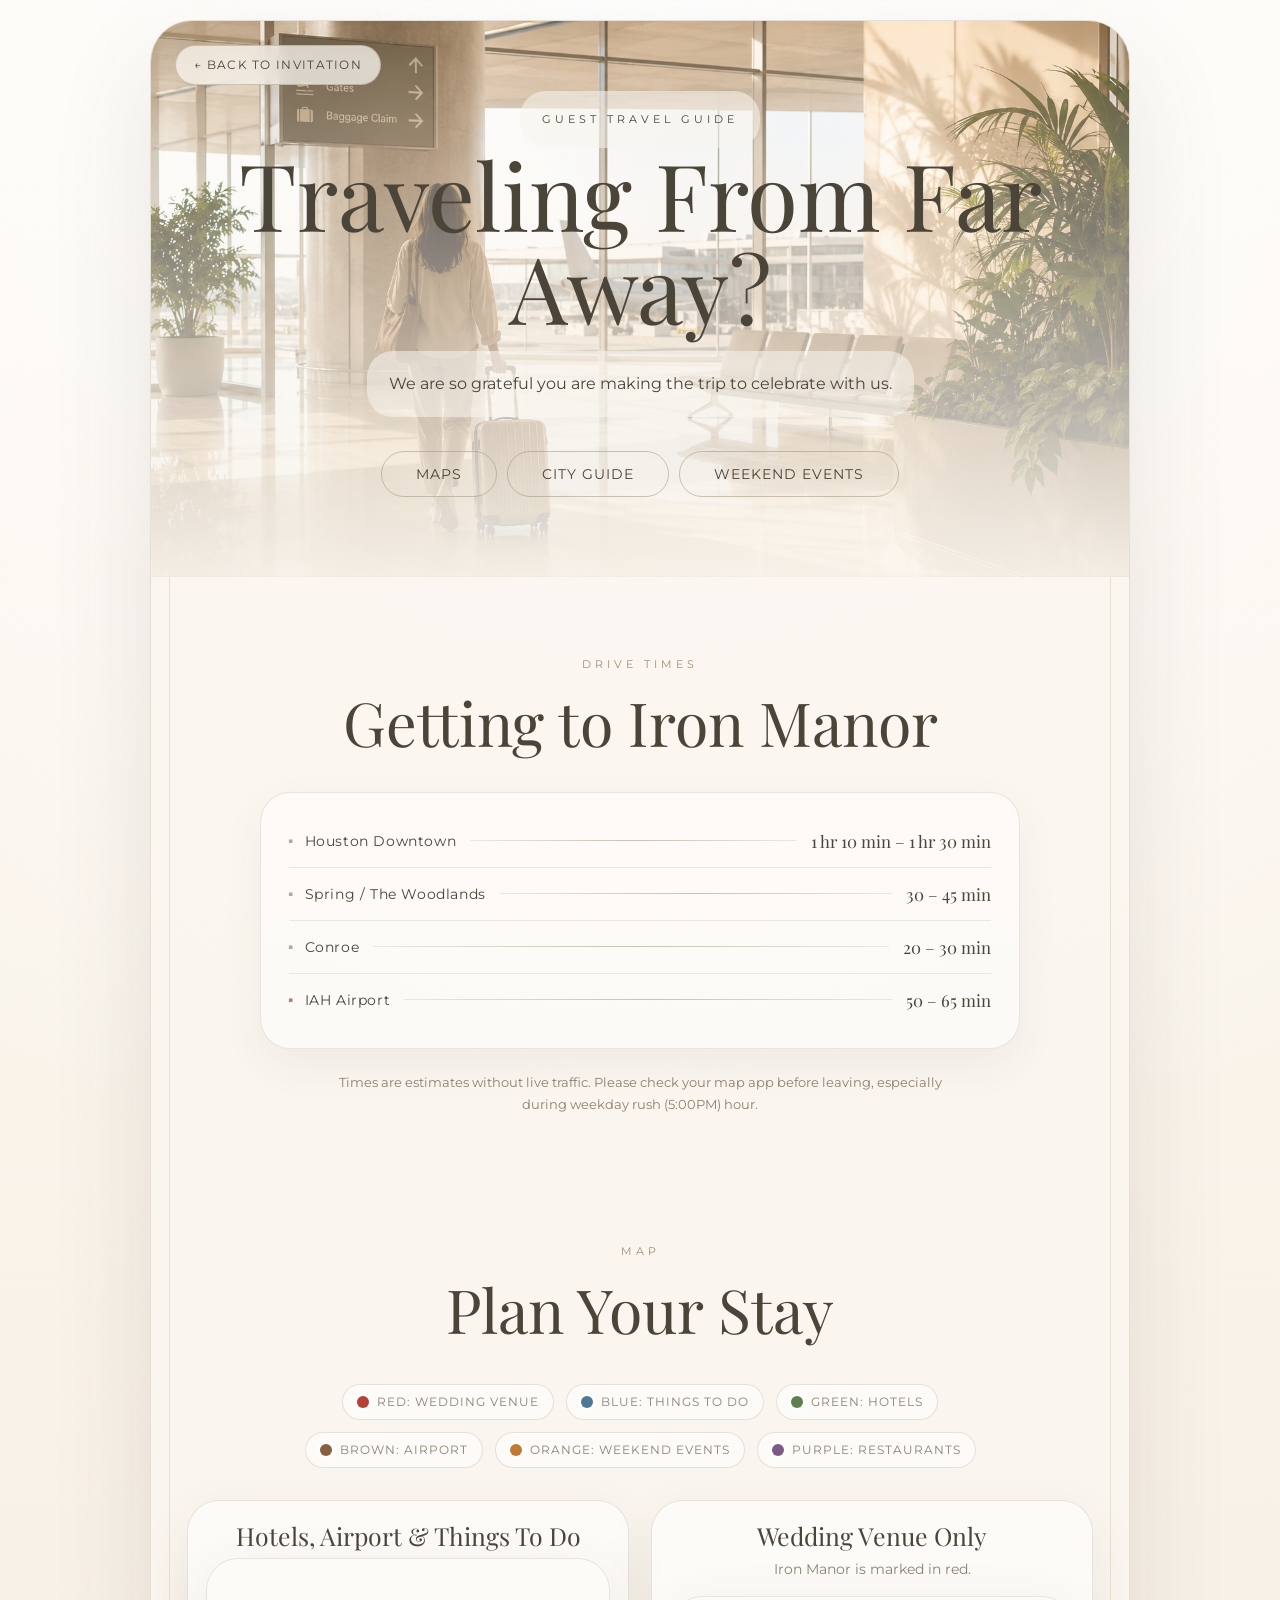
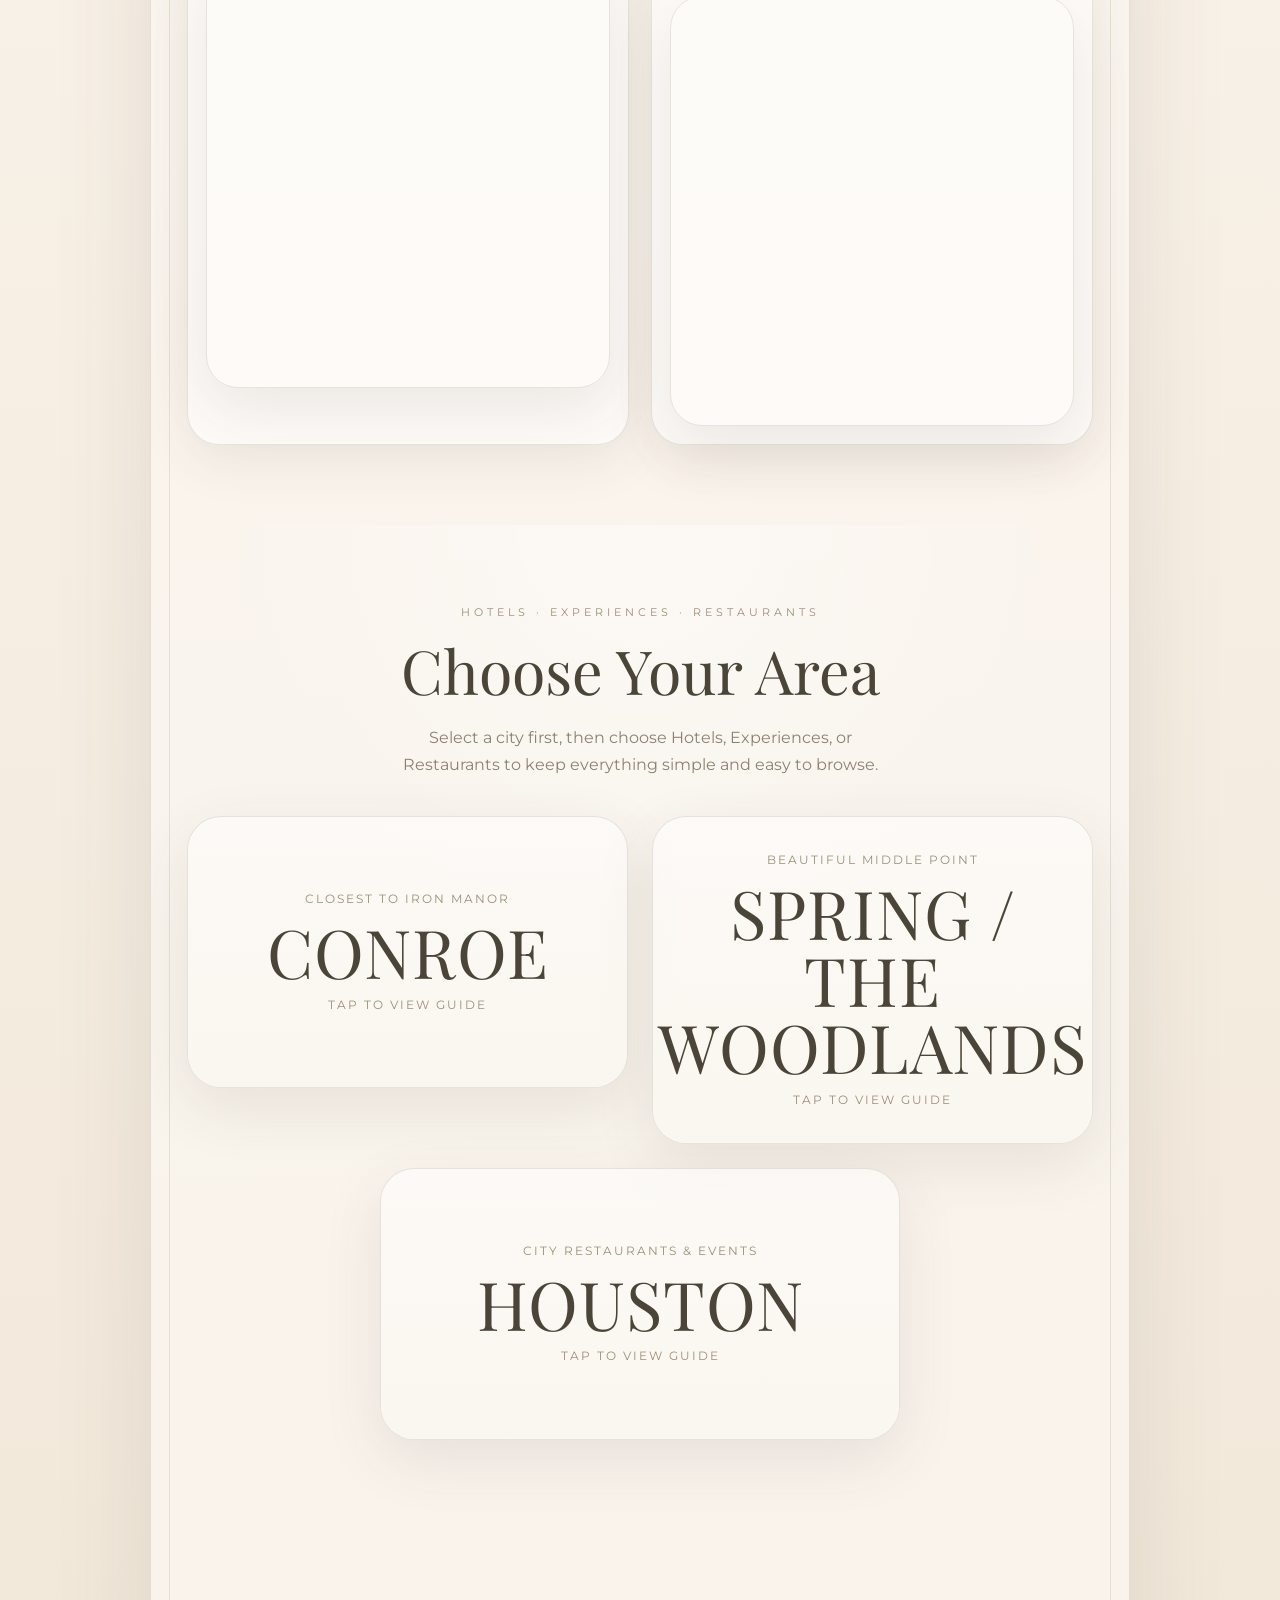
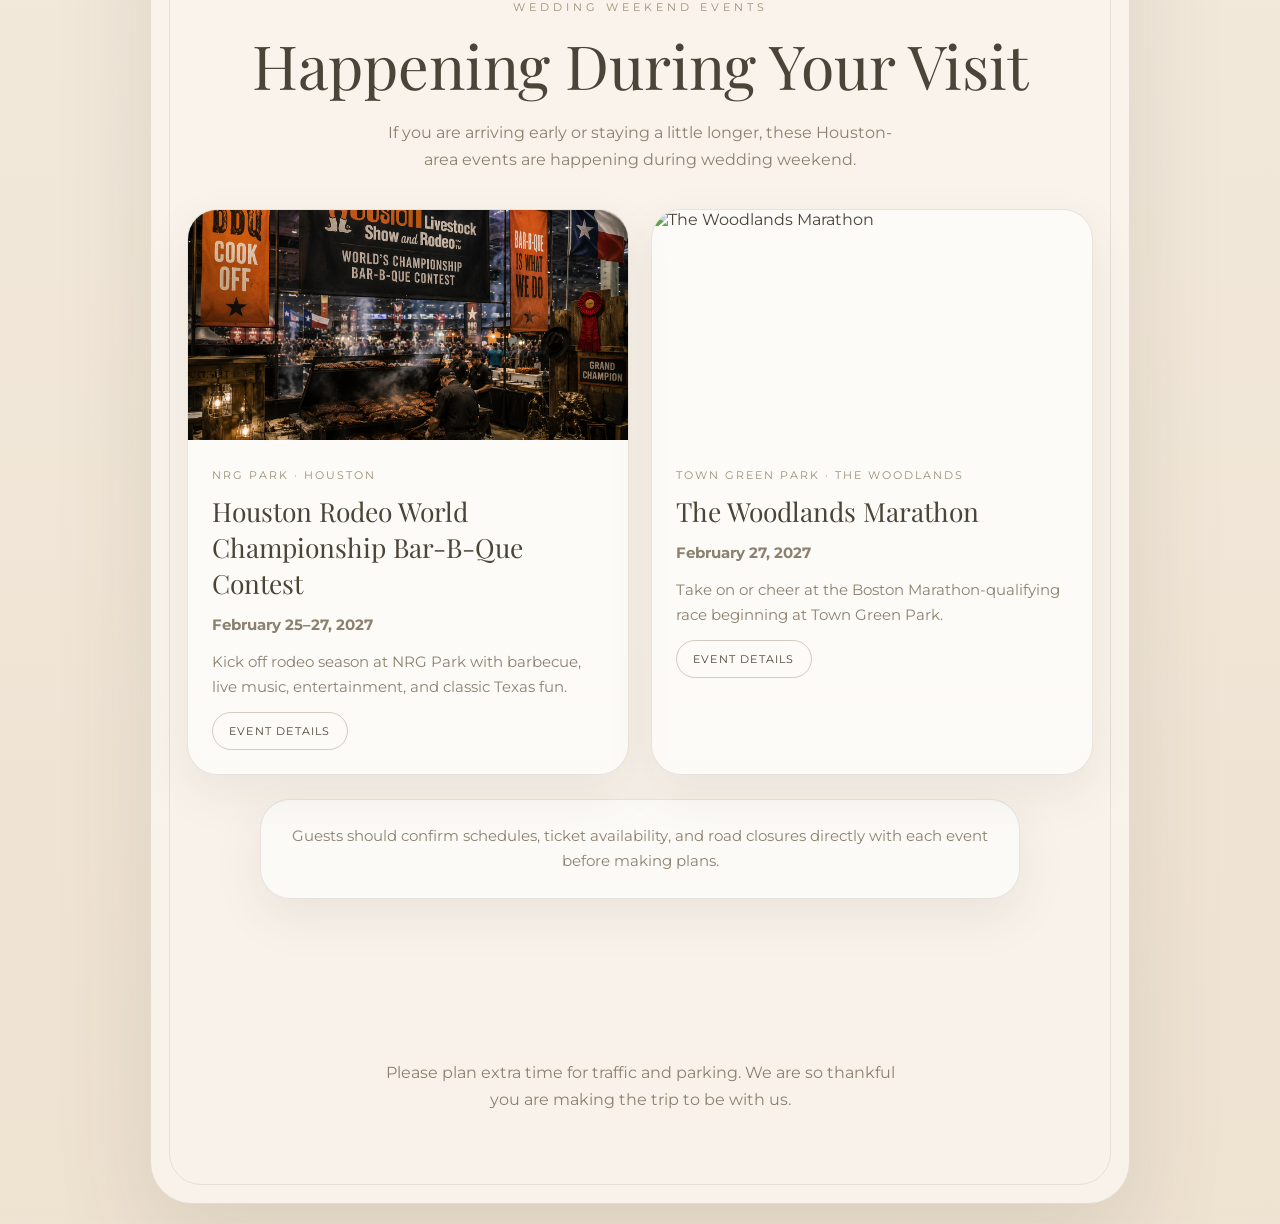
==== commit f0a999d3: "Update accommodations.html" ====
--- a/accommodations.html
+++ b/accommodations.html
@@ -25,8 +25,7 @@
         <h1>Traveling From Far Away?</h1>
 
         <p>
-          We are so grateful you are making the trip. Here are hotel options, drive-time estimates,
-          airport notes, and ideas for what to do around Conroe, The Woodlands / Spring, and Houston.
+          We are so grateful you are making the trip to celebrate with us.
         </p>
 
         <div class="hero-actions">
@@ -79,7 +78,7 @@
         </div>
 
         <p class="small-note drive-note">
-          Times are estimates without live traffic. Please check your map app before leaving, especially during weekday rush hour.
+          Times are estimates without live traffic. Please check your map app before leaving, especially during weekday rush (5:00PM) hour.
         </p>
       </section>
 
@@ -88,7 +87,6 @@
         <h2>Plan Your Stay</h2>
 
         <p class="soft-copy travel-copy">
-          Use the maps below to compare the wedding venue location with hotels, airports, and things to do.
         </p>
 
         <div class="map-legend" aria-label="Map legend">
@@ -104,7 +102,6 @@
         
           <div class="map-box">
             <h3>Hotels, Airport & Things To Do</h3>
-            <p>Red is the wedding venue, blue is things to do, green is hotels, brown is the airport, orange is weekend events, and purple is restaurants.</p>
             <div id="travelMap" class="travel-map small-map"></div>
           </div>
           
@@ -167,12 +164,9 @@
       </section>
 
       <section class="travel-section closing-travel">
-        <h2>We Cannot Wait To Celebrate With You</h2>
         <p class="soft-copy">
           Please plan extra time for traffic and parking. We are so thankful you are making the trip to be with us.
         </p>
-
-        <a href="index.html" id="bottomBackToInvitation" class="invitation-button">Back to Invitation</a>
       </section>
 
     </div>
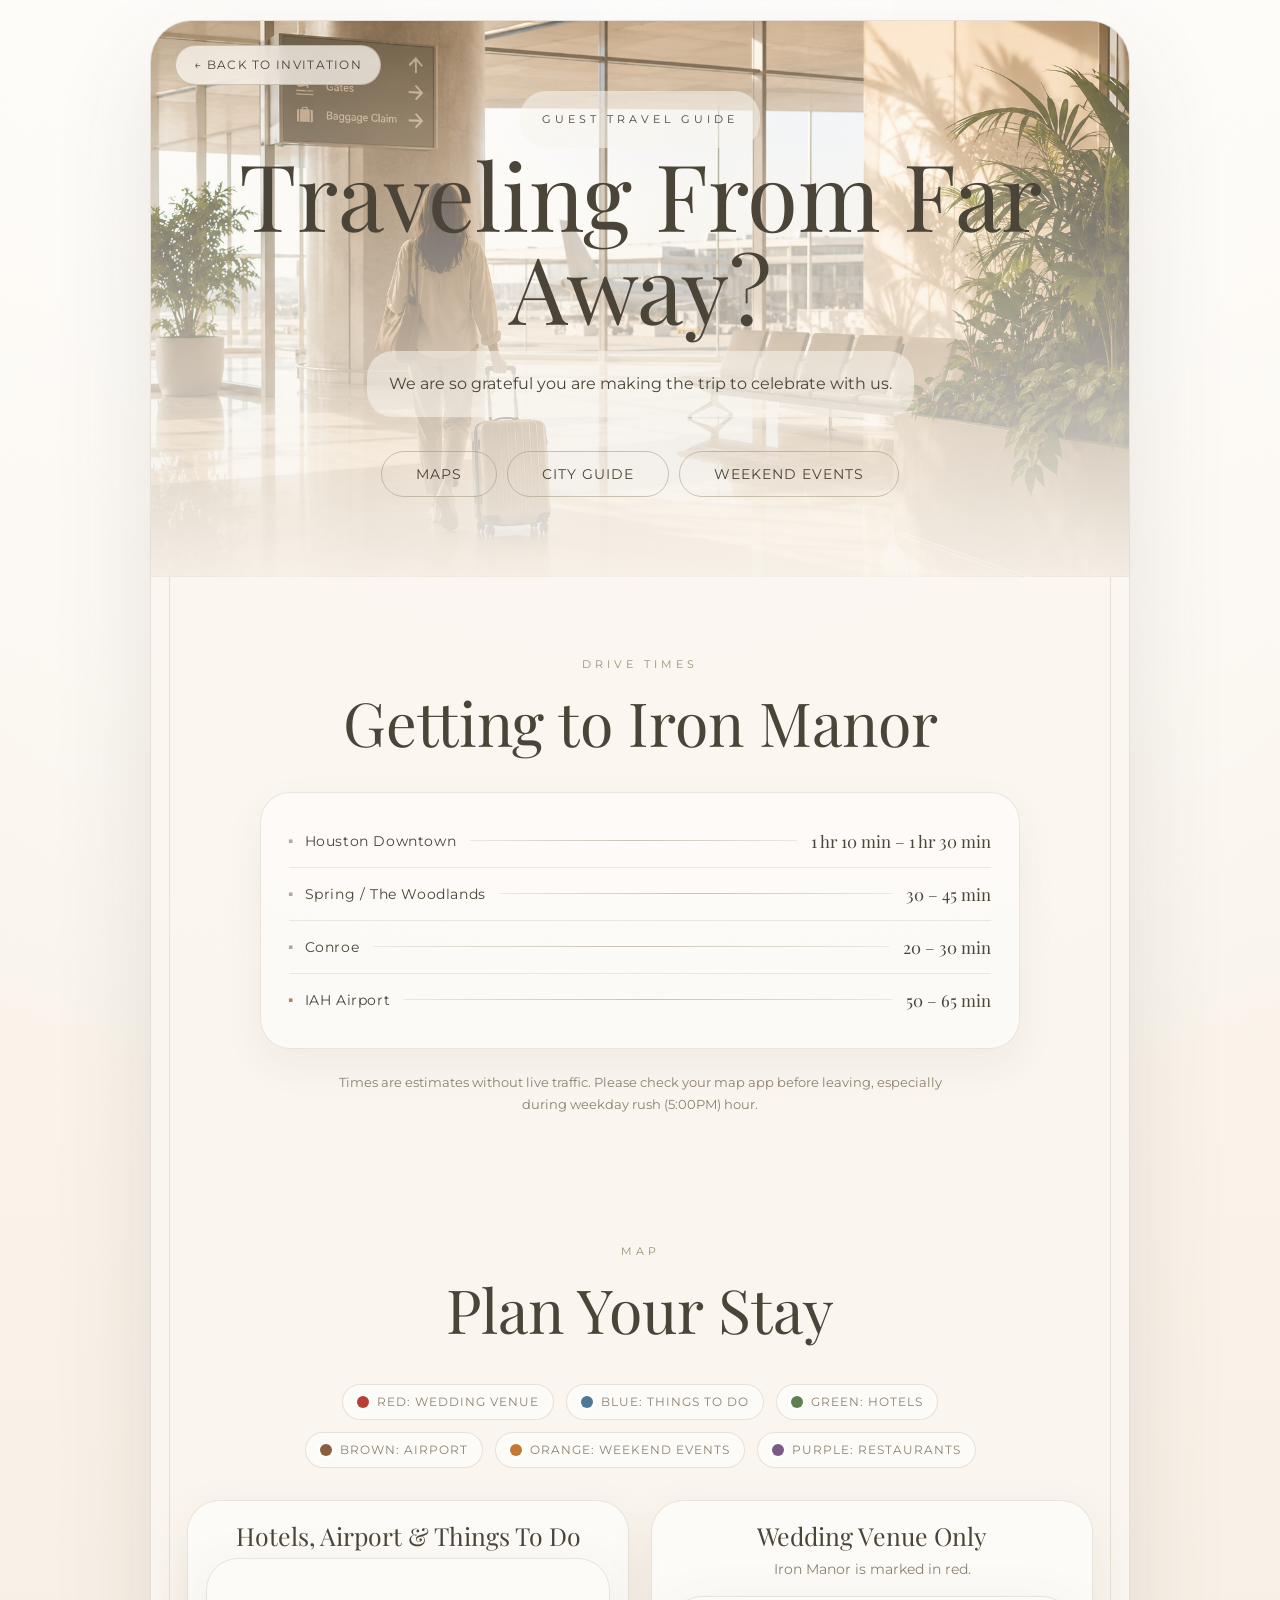
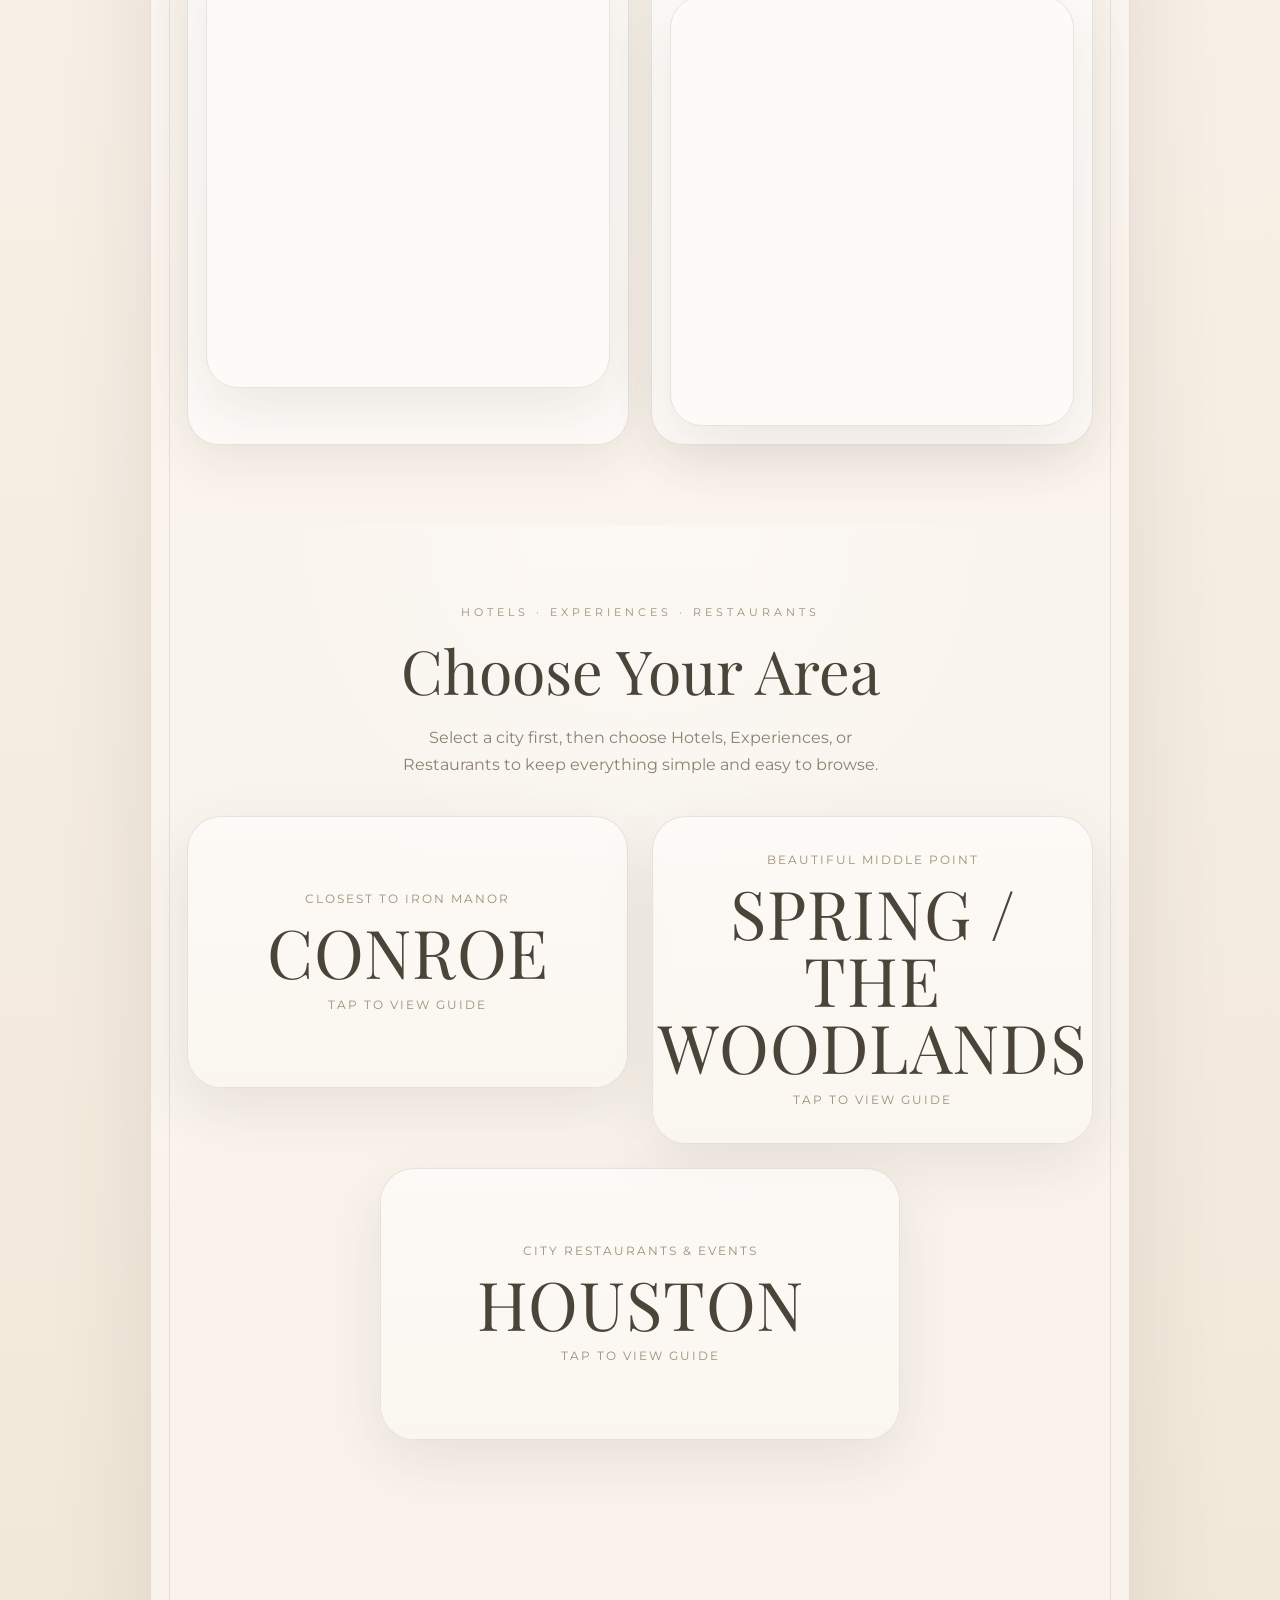
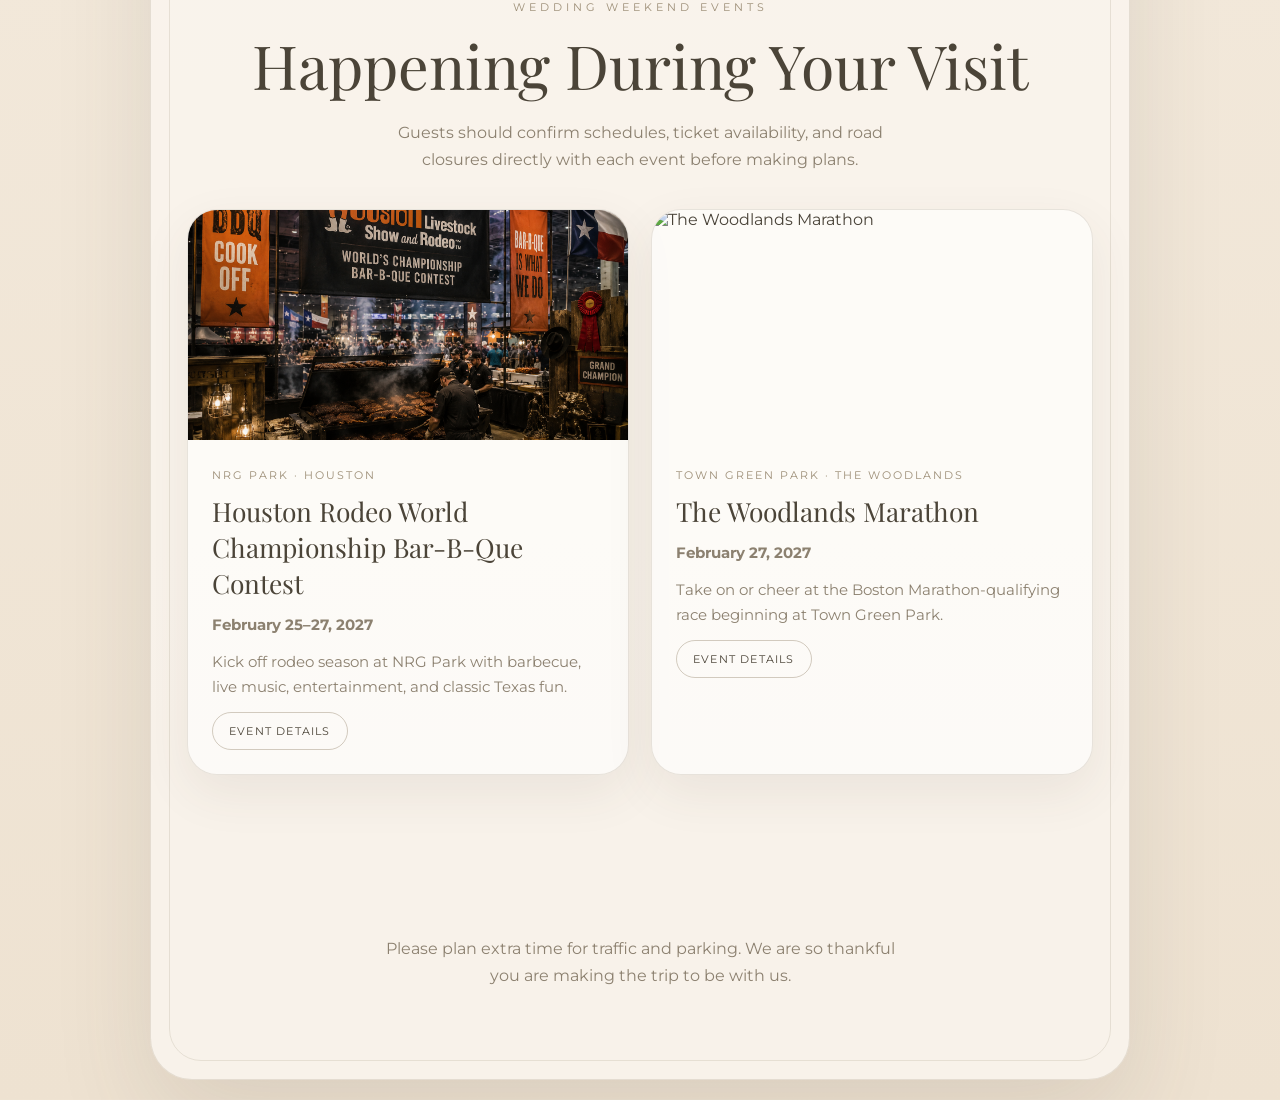
==== commit c482c6ac: "Update accommodations.html" ====
--- a/accommodations.html
+++ b/accommodations.html
@@ -19,7 +19,7 @@
     <div class="travel-card">
 
       <section class="travel-hero">
-        <a href="index.html" id="backToInvitation" class="back-button">← Back to Invitation</a>
+        <a href="index.html#invitationPage" id="backToInvitation" class="back-button">← Back to Invitation</a>
 
         <p class="section-label">Guest Travel Guide</p>
         <h1>Traveling From Far Away?</h1>
@@ -129,7 +129,7 @@
         <h2>Happening During Your Visit</h2>
 
         <p class="soft-copy travel-copy">
-          If you are arriving early or staying a little longer, these Houston-area events are happening during wedding weekend.
+          Guests should confirm schedules, ticket availability, and road closures directly with each event before making plans.
         </p>
 
         <div class="special-events">
@@ -155,12 +155,13 @@
             </div>
           </article>
         </div>
-
+<!--
         <div class="event-note">
           <p>
             Guests should confirm schedules, ticket availability, and road closures directly with each event before making plans.
           </p>
         </div>
+  -->
       </section>
 
       <section class="travel-section closing-travel">
